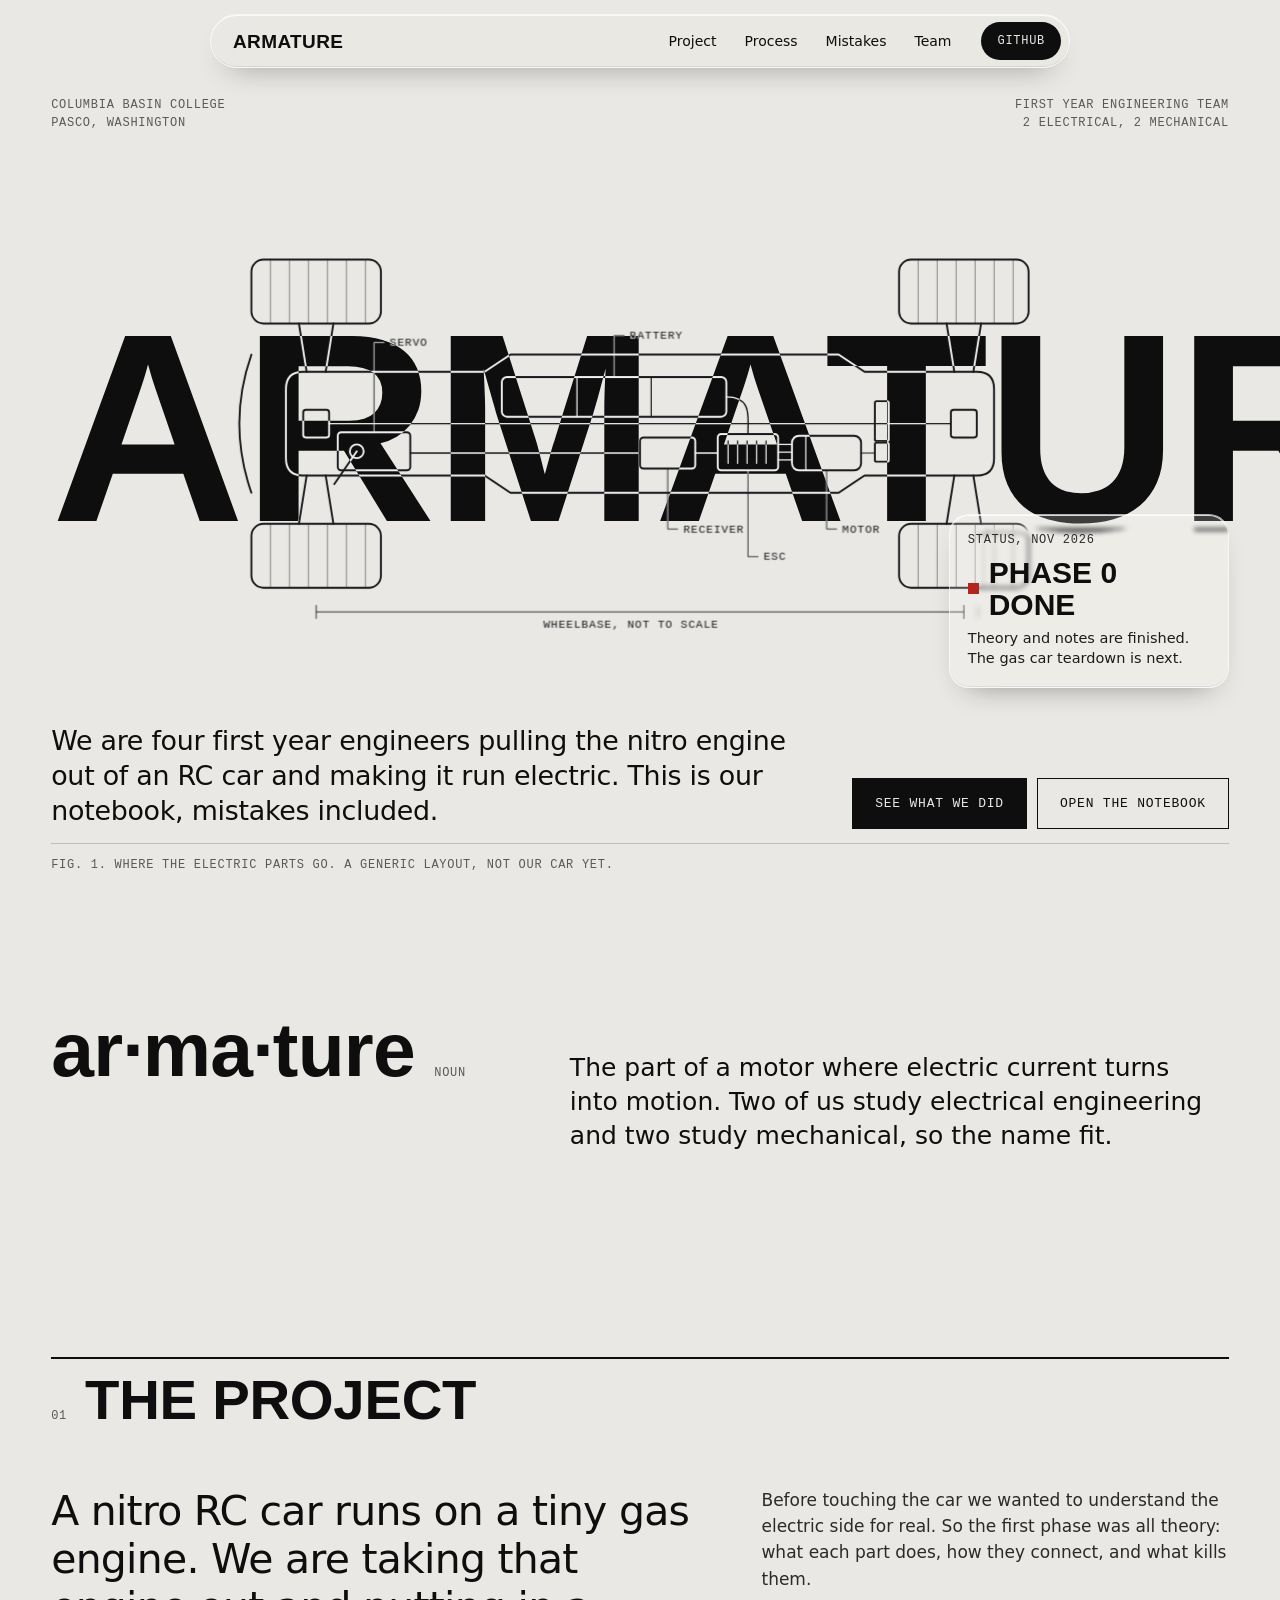
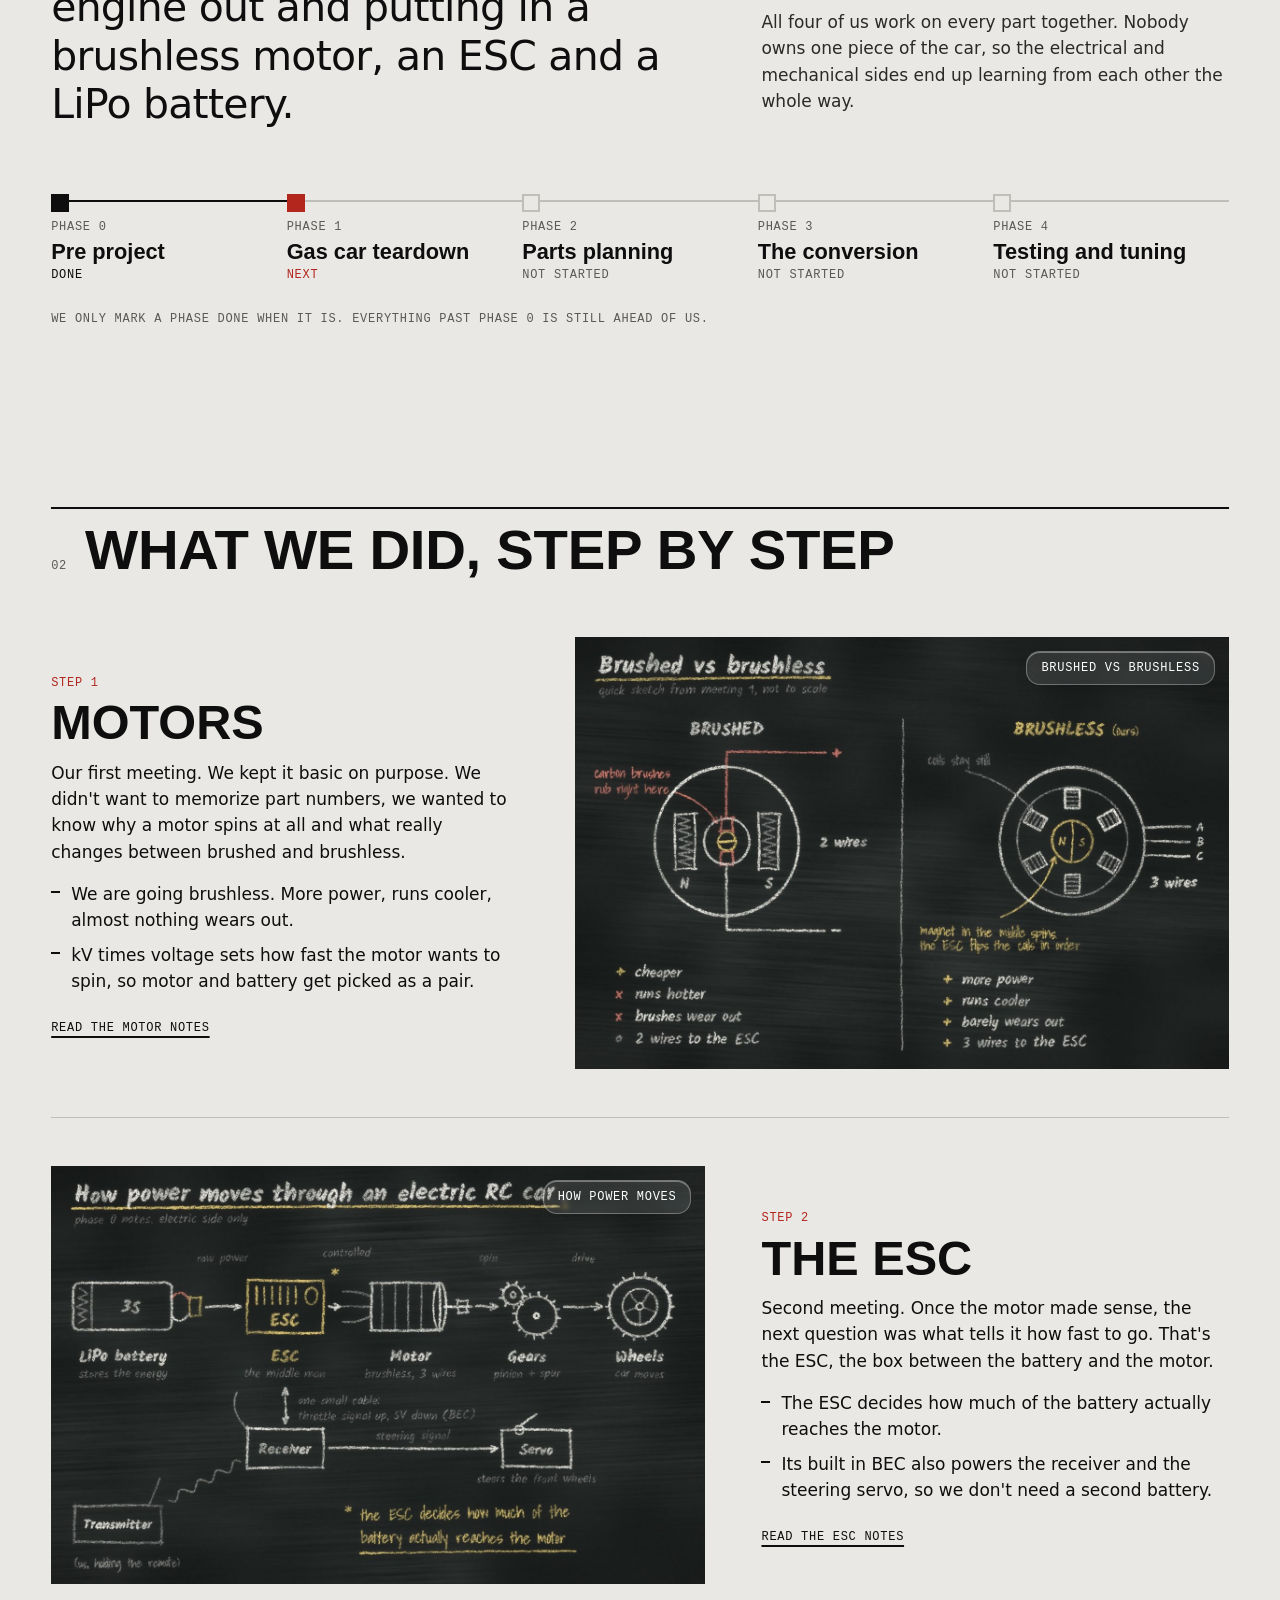
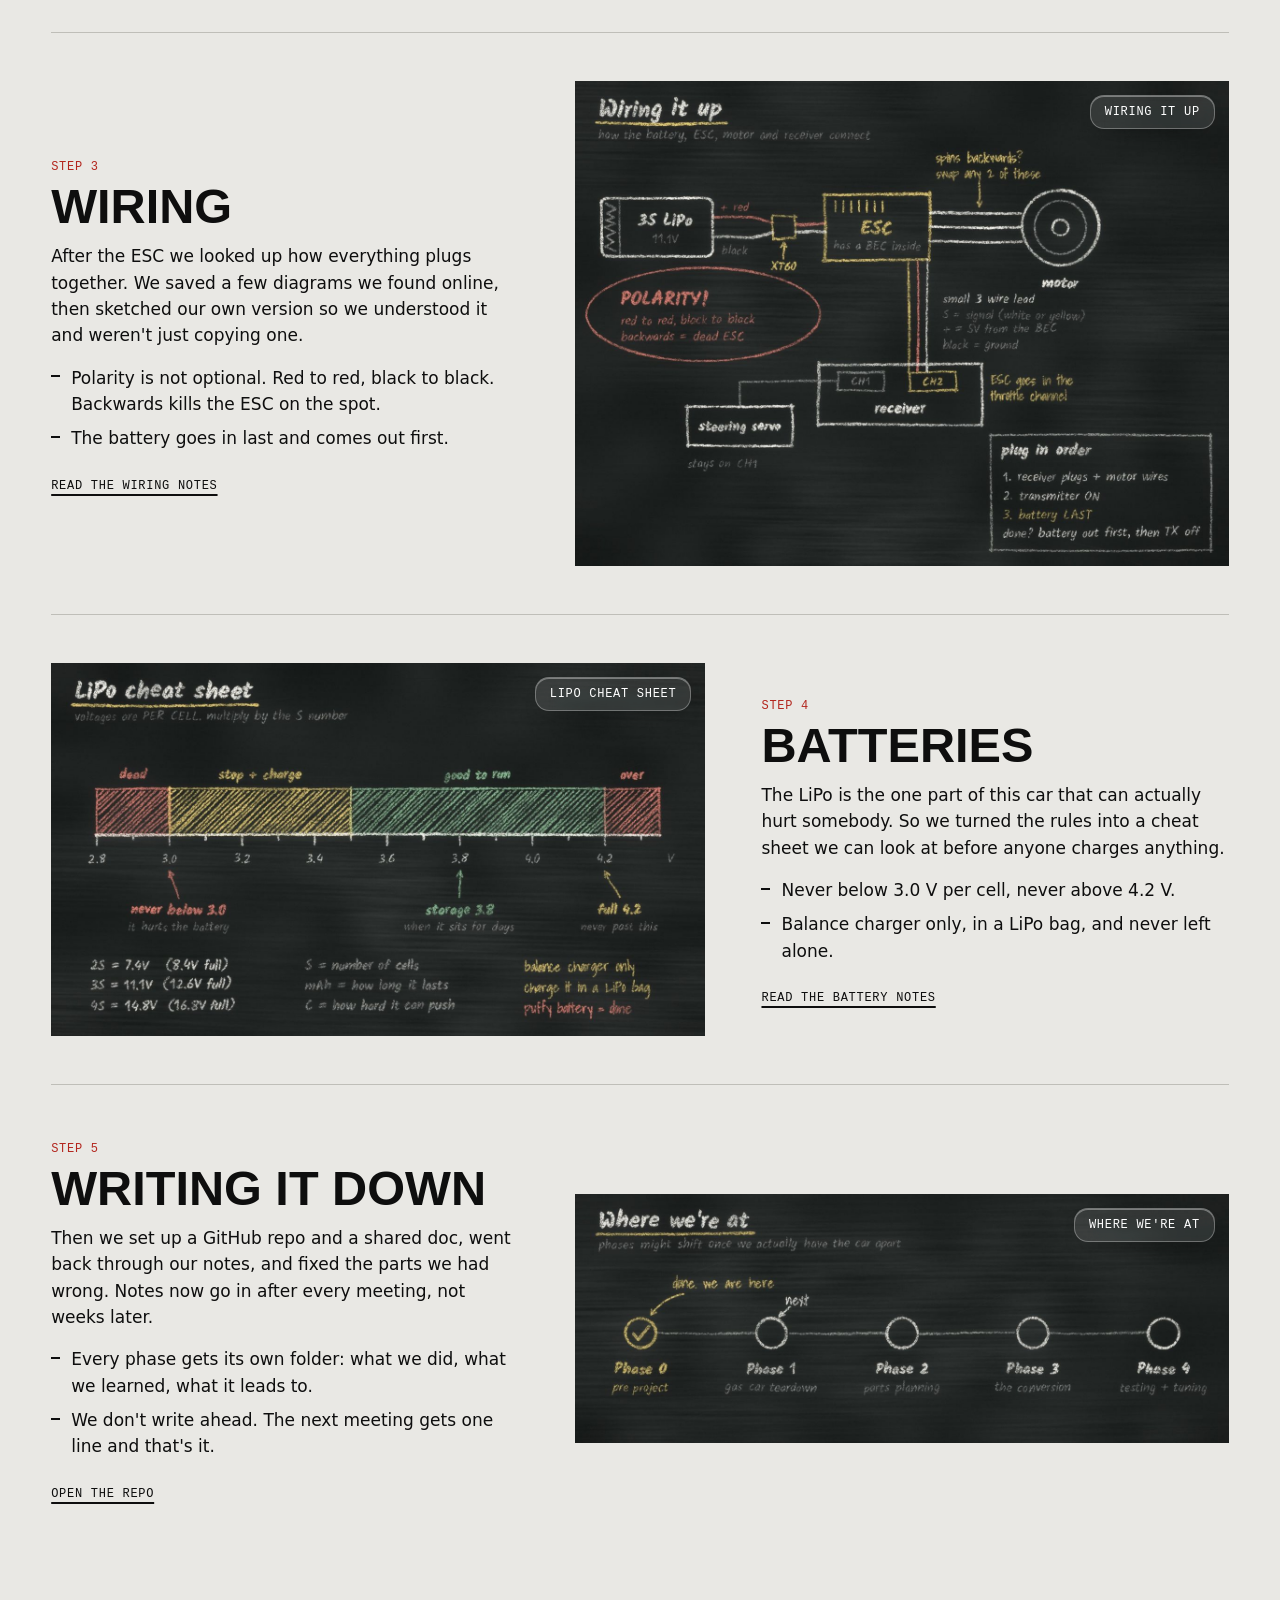
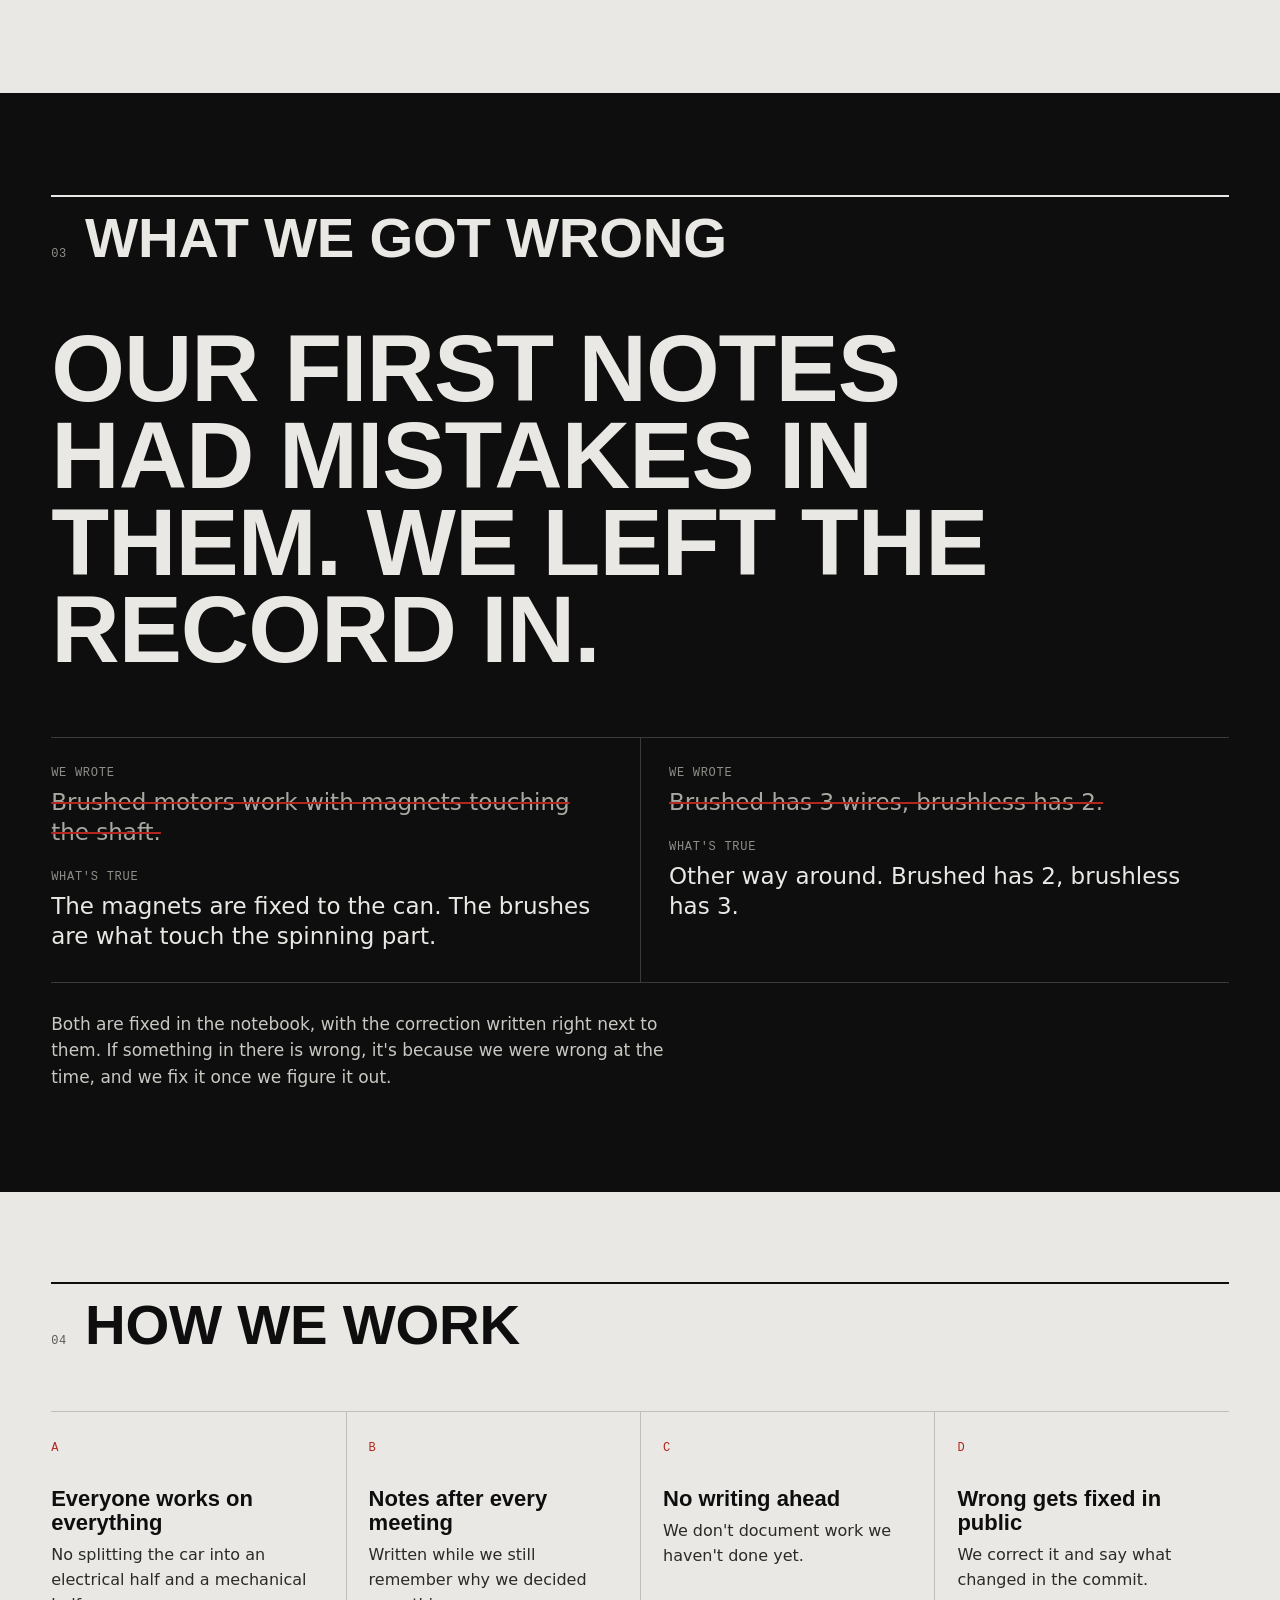
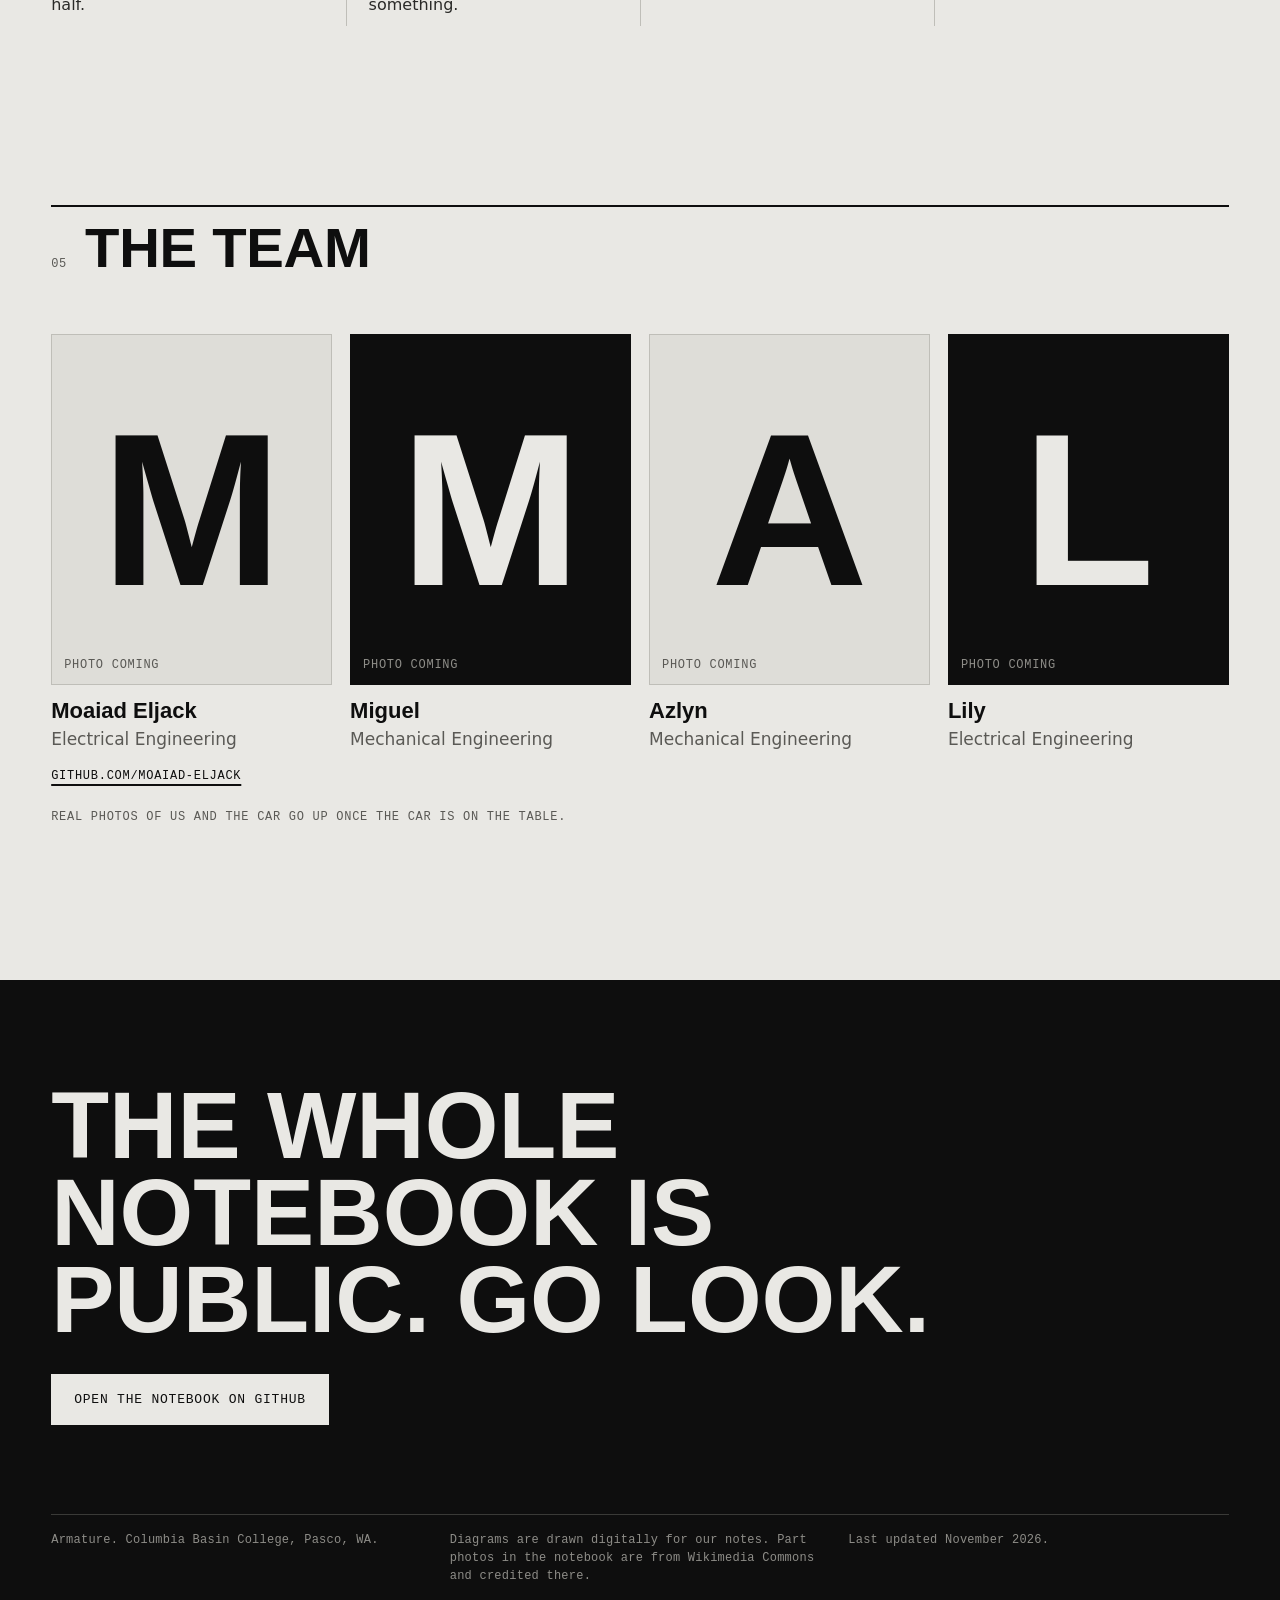
==== portfolio/index.html @ 2acd69ea "Add team portfolio page One page site in portfolio/. Plain HTML, CSS and JS, fonts are self hosted. " ====
<!doctype html>
<html lang="en">
<head>
<meta charset="utf-8">
<meta name="viewport" content="width=device-width, initial-scale=1">
<title>Armature | Four first year engineers converting a gas RC car to electric</title>
<meta name="description" content="Armature is four first year engineering students at Columbia Basin College converting a nitro RC car to electric, and writing down everything we learn, including what we got wrong.">
<meta property="og:type" content="website">
<meta property="og:title" content="Armature: gas RC car to electric">
<meta property="og:description" content="Two electrical, two mechanical, one nitro RC car. Our public engineering notebook.">
<meta property="og:image" content="https://moaiad-eljack.github.io/rc-gas-to-electric/img/og.jpg">
<meta property="og:url" content="https://moaiad-eljack.github.io/rc-gas-to-electric/">
<meta name="twitter:card" content="summary_large_image">
<meta name="theme-color" content="#E9E8E4">
<link rel="icon" href="img/favicon.svg" type="image/svg+xml">
<link rel="preload" href="fonts/archivo.woff2" as="font" type="font/woff2" crossorigin>
<link rel="stylesheet" href="styles.css">
<script>document.documentElement.classList.add('js')</script>
</head>
<body>
<a class="skip" href="#main">Skip to the work</a>

<header class="nav glass" data-glass="12">
  <a class="nav__name" href="#top" aria-label="Armature, back to top">Armature</a>
  <nav aria-label="Sections">
    <a href="#project">Project</a>
    <a href="#process">Process</a>
    <a href="#mistakes">Mistakes</a>
    <a href="#team">Team</a>
  </nav>
  <a class="nav__gh" href="https://github.com/moaiad-eljack/rc-gas-to-electric">GitHub</a>
</header>

<main id="main">

<section class="hero" id="top">
  <div class="hero__meta mono">
    <span>Columbia Basin College<br>Pasco, Washington</span>
    <span class="r">First year engineering team<br>2 electrical, 2 mechanical</span>
  </div>

  <div class="hero__stage">
    <h1 class="word">Armature</h1>

    <svg class="rig" viewBox="0 0 1200 470" role="img" aria-labelledby="rigt">
      <title id="rigt">Line drawing of an electric RC car from above, showing where the battery, ESC, motor, receiver and servo sit</title>
      <g class="draw" fill="none" stroke="#fff" stroke-width="2.2" stroke-linecap="round" stroke-linejoin="round">
        <path pathLength="1" style="--d:0" d="M210 170H420L450 150H830L860 170H990Q1010 170 1010 190V270Q1010 290 990 290H860L830 310H450L420 290H210Q190 290 190 270V190Q190 170 210 170Z"/>
        <rect pathLength="1" style="--d:.15" x="150" y="40" width="150" height="74" rx="14"/>
        <rect pathLength="1" style="--d:.2" x="150" y="346" width="150" height="74" rx="14"/>
        <rect pathLength="1" style="--d:.25" x="900" y="40" width="150" height="74" rx="14"/>
        <rect pathLength="1" style="--d:.3" x="900" y="346" width="150" height="74" rx="14"/>
        <path pathLength="1" style="--d:.35" d="M205 114L214 170M245 114L236 170M205 346L214 290M245 346L236 290M955 114L964 170M995 114L986 170M955 346L964 290M995 346L986 290"/>
        <path pathLength="1" style="--d:.4" d="M150 150Q122 230 150 310"/>
        <path pathLength="1" style="--d:.45" stroke-width="1.6" d="M240 230H960"/>
        <rect pathLength="1" style="--d:.5" x="210" y="214" width="30" height="32" rx="3"/>
        <rect pathLength="1" style="--d:.5" x="960" y="214" width="30" height="32" rx="3"/>
        <rect pathLength="1" style="--d:.55" x="440" y="176" width="260" height="46" rx="6"/>
        <path pathLength="1" style="--d:.6" stroke-width="1.4" d="M527 176V222M613 176V222"/>
        <rect pathLength="1" style="--d:.65" x="250" y="240" width="84" height="44" rx="4"/>
        <circle pathLength="1" style="--d:.7" cx="272" cy="262" r="8"/>
        <path pathLength="1" style="--d:.7" d="M272 262L246 300"/>
        <rect pathLength="1" style="--d:.75" x="600" y="246" width="64" height="36" rx="4"/>
        <rect pathLength="1" style="--d:.8" x="690" y="242" width="70" height="42" rx="4"/>
        <path pathLength="1" style="--d:.85" stroke-width="1.4" d="M702 250V276M713 250V276M724 250V276M735 250V276M746 250V276"/>
        <rect pathLength="1" style="--d:.9" x="776" y="244" width="80" height="40" rx="8"/>
        <path pathLength="1" style="--d:.95" stroke-width="1.4" d="M792 244V284M856 264H872"/>
        <rect pathLength="1" style="--d:1" x="872" y="252" width="16" height="22" rx="2"/>
        <rect pathLength="1" style="--d:1" x="872" y="204" width="16" height="46" rx="2"/>
        <path pathLength="1" style="--d:1.05" stroke-width="1.6" d="M700 199C730 199 725 222 725 242M760 254H776M760 263H776M760 272H776M690 264H664M600 264H334"/>
      </g>
      <g class="tread" stroke="#fff" stroke-width="1" opacity=".55">
        <path d="M172 40V114M194 40V114M216 40V114M238 40V114M260 40V114M282 40V114M172 346V420M194 346V420M216 346V420M238 346V420M260 346V420M282 346V420M922 40V114M944 40V114M966 40V114M988 40V114M1010 40V114M1032 40V114M922 346V420M944 346V420M966 346V420M988 346V420M1010 346V420M1032 346V420"/>
      </g>
      <g class="callouts" stroke="#fff" stroke-width="1" fill="none">
        <path d="M570 176V128H582"/>
        <path d="M292 240V136H304"/>
        <path d="M632 282V352H644"/>
        <path d="M725 284V384H737"/>
        <path d="M816 284V352H828"/>
        <path d="M225 448H975M225 440V456M975 440V456"/>
      </g>
      <g class="labels" fill="#fff" stroke="none">
        <text x="588" y="132">BATTERY</text>
        <text x="310" y="140">SERVO</text>
        <text x="650" y="356">RECEIVER</text>
        <text x="743" y="388">ESC</text>
        <text x="834" y="356">MOTOR</text>
        <text x="488" y="466">WHEELBASE, NOT TO SCALE</text>
      </g>
    </svg>

    <aside class="status glass" data-glass="20" aria-label="Project status">
      <p class="mono status__k">Status, Nov 2026</p>
      <p class="status__v"><span class="dot" aria-hidden="true"></span>Phase 0 done</p>
      <p class="status__s">Theory and notes are finished. The gas car teardown is next.</p>
    </aside>
  </div>

  <div class="hero__foot">
    <p class="lead">We are four first year engineers pulling the nitro engine out of an RC car and making it run electric. This is our notebook, mistakes included.</p>
    <div class="cta">
      <a class="btn" href="#process">See what we did</a>
      <a class="btn btn--line" href="https://github.com/moaiad-eljack/rc-gas-to-electric">Open the notebook</a>
    </div>
  </div>
  <p class="fig mono">Fig. 1. Where the electric parts go. A generic layout, not our car yet.</p>
</section>

<section class="def reveal" aria-label="About the name">
  <p class="def__w"><span class="def__h">ar·ma·ture</span> <span class="mono">noun</span></p>
  <p class="def__t">The part of a motor where electric current turns into motion. Two of us study electrical engineering and two study mechanical, so the name fit.</p>
</section>

<section class="sec" id="project">
  <header class="sec__h reveal">
    <span class="mono num">01</span>
    <h2>The project</h2>
  </header>
  <div class="project">
    <p class="big reveal">A nitro RC car runs on a tiny gas engine. We are taking that engine out and putting in a brushless motor, an ESC and a LiPo battery.</p>
    <div class="project__side reveal">
      <p>Before touching the car we wanted to understand the electric side for real. So the first phase was all theory: what each part does, how they connect, and what kills them.</p>
      <p>All four of us work on every part together. Nobody owns one piece of the car, so the electrical and mechanical sides end up learning from each other the whole way.</p>
    </div>
  </div>

  <ol class="phases reveal" aria-label="Project phases">
    <li class="is-done"><span class="mono">Phase 0</span><strong>Pre project</strong><em>Done</em></li>
    <li class="is-next"><span class="mono">Phase 1</span><strong>Gas car teardown</strong><em>Next</em></li>
    <li><span class="mono">Phase 2</span><strong>Parts planning</strong><em>Not started</em></li>
    <li><span class="mono">Phase 3</span><strong>The conversion</strong><em>Not started</em></li>
    <li><span class="mono">Phase 4</span><strong>Testing and tuning</strong><em>Not started</em></li>
  </ol>
  <p class="note mono reveal">We only mark a phase done when it is. Everything past Phase 0 is still ahead of us.</p>
</section>

<section class="sec" id="process">
  <header class="sec__h reveal">
    <span class="mono num">02</span>
    <h2>What we did, step by step</h2>
  </header>

  <article class="step reveal">
    <div class="step__t">
      <span class="mono step__n">Step 1</span>
      <h3>Motors</h3>
      <p>Our first meeting. We kept it basic on purpose. We didn't want to memorize part numbers, we wanted to know why a motor spins at all and what really changes between brushed and brushless.</p>
      <ul>
        <li>We are going brushless. More power, runs cooler, almost nothing wears out.</li>
        <li>kV times voltage sets how fast the motor wants to spin, so motor and battery get picked as a pair.</li>
      </ul>
      <a class="more" href="https://github.com/moaiad-eljack/rc-gas-to-electric/blob/main/phase-0-pre-project/motors.md">Read the motor notes</a>
    </div>
    <figure class="step__f">
      <img src="img/motors.jpg" width="1400" height="924" loading="lazy" decoding="async" alt="Chalk diagram comparing a brushed motor, with carbon brushes and two wires, to a brushless motor, with fixed coils, a spinning magnet and three wires">
      <figcaption class="glass" data-glass="14">Brushed vs brushless</figcaption>
    </figure>
  </article>

  <article class="step step--flip reveal">
    <div class="step__t">
      <span class="mono step__n">Step 2</span>
      <h3>The ESC</h3>
      <p>Second meeting. Once the motor made sense, the next question was what tells it how fast to go. That's the ESC, the box between the battery and the motor.</p>
      <ul>
        <li>The ESC decides how much of the battery actually reaches the motor.</li>
        <li>Its built in BEC also powers the receiver and the steering servo, so we don't need a second battery.</li>
      </ul>
      <a class="more" href="https://github.com/moaiad-eljack/rc-gas-to-electric/blob/main/phase-0-pre-project/esc.md">Read the ESC notes</a>
    </div>
    <figure class="step__f">
      <img src="img/power.jpg" width="1400" height="896" loading="lazy" decoding="async" alt="Chalk diagram of power moving from the LiPo battery to the ESC, then the motor, gears and wheels, with the receiver and servo underneath">
      <figcaption class="glass" data-glass="14">How power moves</figcaption>
    </figure>
  </article>

  <article class="step reveal">
    <div class="step__t">
      <span class="mono step__n">Step 3</span>
      <h3>Wiring</h3>
      <p>After the ESC we looked up how everything plugs together. We saved a few diagrams we found online, then sketched our own version so we understood it and weren't just copying one.</p>
      <ul>
        <li>Polarity is not optional. Red to red, black to black. Backwards kills the ESC on the spot.</li>
        <li>The battery goes in last and comes out first.</li>
      </ul>
      <a class="more" href="https://github.com/moaiad-eljack/rc-gas-to-electric/blob/main/phase-0-pre-project/wiring.md">Read the wiring notes</a>
    </div>
    <figure class="step__f">
      <img src="img/wiring.jpg" width="1400" height="1036" loading="lazy" decoding="async" alt="Chalk wiring diagram: 3S LiPo through an XT60 plug into the ESC, three wires to the motor, a small lead to the receiver, and the plug in order">
      <figcaption class="glass" data-glass="14">Wiring it up</figcaption>
    </figure>
  </article>

  <article class="step step--flip reveal">
    <div class="step__t">
      <span class="mono step__n">Step 4</span>
      <h3>Batteries</h3>
      <p>The LiPo is the one part of this car that can actually hurt somebody. So we turned the rules into a cheat sheet we can look at before anyone charges anything.</p>
      <ul>
        <li>Never below 3.0 V per cell, never above 4.2 V.</li>
        <li>Balance charger only, in a LiPo bag, and never left alone.</li>
      </ul>
      <a class="more" href="https://github.com/moaiad-eljack/rc-gas-to-electric/blob/main/phase-0-pre-project/lipo-batteries.md">Read the battery notes</a>
    </div>
    <figure class="step__f">
      <img src="img/lipo.jpg" width="1400" height="798" loading="lazy" decoding="async" alt="Chalk cheat sheet of LiPo cell voltage: dead below 3.0 volts, stop and charge up to 3.5, good to run up to 4.2, with storage at 3.8">
      <figcaption class="glass" data-glass="14">LiPo cheat sheet</figcaption>
    </figure>
  </article>

  <article class="step reveal">
    <div class="step__t">
      <span class="mono step__n">Step 5</span>
      <h3>Writing it down</h3>
      <p>Then we set up a GitHub repo and a shared doc, went back through our notes, and fixed the parts we had wrong. Notes now go in after every meeting, not weeks later.</p>
      <ul>
        <li>Every phase gets its own folder: what we did, what we learned, what it leads to.</li>
        <li>We don't write ahead. The next meeting gets one line and that's it.</li>
      </ul>
      <a class="more" href="https://github.com/moaiad-eljack/rc-gas-to-electric">Open the repo</a>
    </div>
    <figure class="step__f">
      <img src="img/roadmap.jpg" width="1400" height="532" loading="lazy" decoding="async" alt="Chalk roadmap with five phases. Phase 0, pre project, is checked off. Phase 1, gas car teardown, is marked next">
      <figcaption class="glass" data-glass="14">Where we're at</figcaption>
    </figure>
  </article>
</section>

<section class="band" id="mistakes">
  <div class="band__in">
    <header class="sec__h reveal">
      <span class="mono num">03</span>
      <h2>What we got wrong</h2>
    </header>
    <p class="band__big reveal">Our first notes had mistakes in them. We left the record in.</p>
    <div class="errs">
      <article class="err reveal">
        <p class="mono">We wrote</p>
        <p class="err__x">Brushed motors work with magnets touching the shaft.</p>
        <p class="mono">What's true</p>
        <p class="err__o">The magnets are fixed to the can. The brushes are what touch the spinning part.</p>
      </article>
      <article class="err reveal">
        <p class="mono">We wrote</p>
        <p class="err__x">Brushed has 3 wires, brushless has 2.</p>
        <p class="mono">What's true</p>
        <p class="err__o">Other way around. Brushed has 2, brushless has 3.</p>
      </article>
    </div>
    <p class="band__s reveal">Both are fixed in the notebook, with the correction written right next to them. If something in there is wrong, it's because we were wrong at the time, and we fix it once we figure it out.</p>
  </div>
</section>

<section class="sec" id="how">
  <header class="sec__h reveal">
    <span class="mono num">04</span>
    <h2>How we work</h2>
  </header>
  <ol class="rules">
    <li class="reveal"><span class="mono">A</span><h3>Everyone works on everything</h3><p>No splitting the car into an electrical half and a mechanical half.</p></li>
    <li class="reveal"><span class="mono">B</span><h3>Notes after every meeting</h3><p>Written while we still remember why we decided something.</p></li>
    <li class="reveal"><span class="mono">C</span><h3>No writing ahead</h3><p>We don't document work we haven't done yet.</p></li>
    <li class="reveal"><span class="mono">D</span><h3>Wrong gets fixed in public</h3><p>We correct it and say what changed in the commit.</p></li>
  </ol>
</section>

<section class="sec" id="team">
  <header class="sec__h reveal">
    <span class="mono num">05</span>
    <h2>The team</h2>
  </header>
  <ul class="team">
    <li class="reveal">
      <div class="tile" aria-hidden="true"><span>M</span><em class="mono">Photo coming</em></div>
      <h3>Moaiad Eljack</h3>
      <p>Electrical Engineering</p>
      <a class="more" href="https://github.com/moaiad-eljack">github.com/moaiad-eljack</a>
    </li>
    <li class="reveal">
      <div class="tile tile--ink" aria-hidden="true"><span>M</span><em class="mono">Photo coming</em></div>
      <h3>Miguel</h3>
      <p>Mechanical Engineering</p>
    </li>
    <li class="reveal">
      <div class="tile" aria-hidden="true"><span>A</span><em class="mono">Photo coming</em></div>
      <h3>Azlyn</h3>
      <p>Mechanical Engineering</p>
    </li>
    <li class="reveal">
      <div class="tile tile--ink" aria-hidden="true"><span>L</span><em class="mono">Photo coming</em></div>
      <h3>Lily</h3>
      <p>Electrical Engineering</p>
    </li>
  </ul>
  <p class="note mono reveal">Real photos of us and the car go up once the car is on the table.</p>
</section>

</main>

<footer class="foot">
  <p class="foot__big">The whole notebook is public. Go look.</p>
  <a class="btn btn--inv" href="https://github.com/moaiad-eljack/rc-gas-to-electric">Open the notebook on GitHub</a>
  <div class="foot__meta mono">
    <span>Armature. Columbia Basin College, Pasco, WA.</span>
    <span>Diagrams are drawn digitally for our notes. Part photos in the notebook are from Wikimedia Commons and credited there.</span>
    <span>Last updated November 2026.</span>
  </div>
</footer>

<svg class="defs" width="0" height="0" aria-hidden="true"><defs id="glass-defs"></defs></svg>
<script src="main.js" defer></script>
</body>
</html>
---- portfolio/styles.css ----
@font-face{font-family:"Archivo";src:url("fonts/archivo.woff2") format("woff2");font-weight:100 900;font-stretch:62% 125%;font-display:swap}
@font-face{font-family:"Plex Sans";src:url("fonts/plex-sans-400.woff2") format("woff2");font-weight:400;font-display:swap}
@font-face{font-family:"Plex Sans";src:url("fonts/plex-sans-500.woff2") format("woff2");font-weight:500;font-display:swap}
@font-face{font-family:"Plex Sans";src:url("fonts/plex-sans-600.woff2") format("woff2");font-weight:600;font-display:swap}
@font-face{font-family:"Plex Mono";src:url("fonts/plex-mono-400.woff2") format("woff2");font-weight:400;font-display:swap}
@font-face{font-family:"Plex Mono";src:url("fonts/plex-mono-500.woff2") format("woff2");font-weight:500;font-display:swap}

:root{
  --paper:#E9E8E4; --paper2:#DEDDD8; --ink:#0E0E0E; --mute:#5A5955; --line:#BFBEB8; --red:#B3261E;
  --pad:clamp(18px,4vw,56px); --max:1320px;
  --ease:cubic-bezier(.22,.7,.2,1);
  --disp:"Archivo","Arial Narrow",Arial,sans-serif;
  --body:"Plex Sans",system-ui,-apple-system,"Segoe UI",sans-serif;
  --mono:"Plex Mono",ui-monospace,Menlo,Consolas,monospace;
}
*{box-sizing:border-box}
html{scroll-behavior:smooth;scroll-padding-top:90px;-webkit-text-size-adjust:100%}
body{margin:0;background:var(--paper);color:var(--ink);font:400 17px/1.55 var(--body);-webkit-font-smoothing:antialiased;overflow-x:hidden}
img,svg{display:block;max-width:100%}
a{color:inherit}
h1,h2,h3,p,ul,ol{margin:0;padding:0}
ul,ol{list-style:none}
:focus-visible{outline:3px solid var(--red);outline-offset:3px}
.mono{font:500 12px/1.5 var(--mono);letter-spacing:.06em;text-transform:uppercase}
.skip{position:fixed;left:12px;top:-60px;z-index:100;background:var(--ink);color:var(--paper);padding:10px 14px;transition:top .2s}
.skip:focus{top:12px}
.defs{position:absolute}

/* glass: soft material, used only where something sits behind it */
.glass{
  background:rgba(255,255,255,.34);
  -webkit-backdrop-filter:blur(14px) saturate(1.5);
  backdrop-filter:blur(14px) saturate(1.5);
  border:1px solid rgba(255,255,255,.6);
  box-shadow:inset 0 1px 0 rgba(255,255,255,.8),inset 0 -1px 0 rgba(0,0,0,.08),0 14px 30px -18px rgba(0,0,0,.45);
}

/* nav */
.nav{background:rgba(233,232,228,.62);color:var(--ink);transition:background .35s ease,color .35s ease,border-color .35s ease;position:fixed;z-index:50;top:14px;left:50%;transform:translateX(-50%);width:min(calc(100% - 28px),860px);height:54px;border-radius:27px;display:flex;align-items:center;gap:18px;padding:0 8px 0 22px}
.nav__name{font:800 19px/1 var(--disp);font-stretch:75%;letter-spacing:.02em;text-transform:uppercase;text-decoration:none;margin-right:auto}
.nav nav{display:flex;gap:4px}
.nav nav a{font:500 14px/1 var(--body);text-decoration:none;padding:10px 12px;border-radius:20px;transition:background .2s}
.nav nav a:hover{background:rgba(14,14,14,.08)}
.nav__gh{font:500 12px/1 var(--mono);letter-spacing:.06em;text-transform:uppercase;text-decoration:none;background:var(--ink);color:var(--paper);padding:13px 16px;border-radius:19px;transition:background .2s}
.nav__gh:hover{background:var(--red)}

.nav.is-dark{background:rgba(24,24,24,.42);color:var(--paper);border-color:rgba(255,255,255,.22);box-shadow:inset 0 1px 0 rgba(255,255,255,.25),0 14px 30px -18px rgba(0,0,0,.7)}
.nav.is-dark nav a:hover{background:rgba(255,255,255,.14)}
.nav.is-dark .nav__gh{background:var(--paper);color:var(--ink)}
.nav.is-dark .nav__gh:hover{background:var(--red);color:#fff}

/* hero */
.hero{position:relative;min-height:100svh;padding:96px var(--pad) 26px;display:grid;grid-template-columns:minmax(0,1fr);grid-template-rows:auto 1fr auto auto;gap:14px;overflow:hidden}
.hero__meta{display:flex;justify-content:space-between;color:var(--mute)}
.hero__meta .r{text-align:right}
.hero__stage{position:relative;display:grid;place-items:center;min-height:38vw}
.word{font:900 21vw/.8 var(--disp);font-stretch:62%;letter-spacing:-.012em;text-transform:uppercase;white-space:nowrap;user-select:none;will-change:transform}
.rig{position:absolute;left:50%;top:50%;width:min(88%,1200px);transform:translate(-50%,-50%);mix-blend-mode:difference;overflow:visible}
.rig .labels text{font:500 13px var(--mono);letter-spacing:.08em}
.js .rig .draw>*{stroke-dasharray:1;stroke-dashoffset:1;animation:draw 1.5s var(--ease) forwards;animation-delay:calc(var(--d)*.9s + .15s)}
.js .rig .tread,.js .rig .callouts,.js .rig .labels{opacity:0;animation:fade .8s ease forwards 1.5s}
.js .rig .tread{animation-name:fadeh}
@keyframes draw{to{stroke-dashoffset:0}}
@keyframes fade{to{opacity:1}}
@keyframes fadeh{to{opacity:.55}}

.status{position:absolute;right:0;bottom:4%;width:min(280px,72vw);padding:16px 18px 18px;border-radius:20px}
.status__k{color:#2b2b29}
.status__v{font:800 30px/1.05 var(--disp);font-stretch:75%;text-transform:uppercase;margin:8px 0 8px;display:flex;align-items:center;gap:10px}
.dot{width:11px;height:11px;background:var(--red);display:inline-block}
.status__s{font-size:14.5px;line-height:1.4;color:#1c1c1a}

.hero__foot{display:grid;grid-template-columns:minmax(0,1fr) auto;gap:28px;align-items:end}
.lead{font:500 clamp(19px,2.1vw,27px)/1.3 var(--body);max-width:30em;letter-spacing:-.01em}
.cta{display:flex;gap:10px;flex-wrap:wrap}
.btn{display:inline-block;font:500 13px/1 var(--mono);letter-spacing:.06em;text-transform:uppercase;text-decoration:none;background:var(--ink);color:var(--paper);padding:18px 22px;border:1.5px solid var(--ink);transition:background .2s,color .2s,transform .2s var(--ease)}
.btn:hover{background:var(--red);border-color:var(--red);transform:translateY(-2px)}
.btn--line{background:transparent;color:var(--ink)}
.btn--line:hover{background:var(--ink);border-color:var(--ink);color:var(--paper)}
.btn--inv{background:var(--paper);color:var(--ink);border-color:var(--paper)}
.btn--inv:hover{background:var(--red);border-color:var(--red);color:#fff}
.fig{color:var(--mute);border-top:1px solid var(--line);padding-top:12px}

/* definition */
.def{max-width:var(--max);margin:0 auto;padding:clamp(56px,9vw,120px) var(--pad);display:grid;grid-template-columns:minmax(0,5fr) minmax(0,7fr);gap:24px 48px;align-items:baseline}
.def__h{font:800 clamp(38px,6vw,84px)/.9 var(--disp);font-stretch:70%;letter-spacing:-.01em;margin-right:14px}
.def__w .mono{color:var(--mute)}
.def__t{font-size:clamp(19px,2vw,25px);line-height:1.35;max-width:26em}

/* sections */
.sec{max-width:var(--max);margin:0 auto;padding:clamp(48px,7vw,96px) var(--pad)}
.sec__h{display:flex;align-items:baseline;gap:18px;border-top:2px solid currentColor;padding-top:14px;margin-bottom:clamp(28px,5vw,60px)}
.sec__h h2{font:800 clamp(30px,4.4vw,60px)/.95 var(--disp);font-stretch:68%;text-transform:uppercase;letter-spacing:-.005em}
.num{color:var(--mute)}
.project{display:grid;grid-template-columns:minmax(0,7fr) minmax(0,5fr);gap:28px 56px}
.big{font:500 clamp(24px,3.2vw,42px)/1.18 var(--body);letter-spacing:-.018em}
.project__side p+p{margin-top:1em}
.project__side{color:#2a2a28}

.phases{display:grid;grid-template-columns:repeat(5,minmax(0,1fr));margin-top:clamp(36px,6vw,72px);position:relative;border-top:2px solid var(--line)}
.phases::before{content:"";position:absolute;left:0;top:-2px;height:2px;width:20%;background:var(--ink);transform-origin:left;transition:transform 1.1s var(--ease) .2s}
.js .phases:not(.in)::before{transform:scaleX(0)}
.phases li{padding:16px 14px 6px 0;position:relative;display:grid;gap:4px}
.phases li::before{content:"";position:absolute;left:0;top:-8px;width:14px;height:14px;background:var(--paper);border:2px solid var(--line)}
.phases .is-done::before{background:var(--ink);border-color:var(--ink)}
.phases .is-next::before{background:var(--red);border-color:var(--red)}
.phases span{color:var(--mute)}
.phases strong{font:700 clamp(17px,1.7vw,22px)/1.1 var(--disp);font-stretch:80%}
.phases em{font:500 12px var(--mono);font-style:normal;letter-spacing:.06em;text-transform:uppercase;color:var(--mute)}
.phases .is-done em{color:var(--ink)}
.phases .is-next em{color:var(--red)}
.note{color:var(--mute);margin-top:22px}

/* steps */
.step{display:grid;grid-template-columns:minmax(0,5fr) minmax(0,7fr);gap:24px 56px;align-items:center;padding:clamp(22px,4vw,48px) 0;border-top:1px solid var(--line)}
.step:first-of-type{border-top:0;padding-top:0}
.step--flip{grid-template-columns:minmax(0,7fr) minmax(0,5fr)}
.step--flip .step__t{order:2}
.step__n{color:var(--red)}
.step h3{font:800 clamp(30px,3.8vw,52px)/.95 var(--disp);font-stretch:68%;text-transform:uppercase;margin:6px 0 14px}
.step p{max-width:32em}
.step ul{margin:16px 0 18px;display:grid;gap:8px}
.step li{position:relative;padding-left:20px;font-weight:500}
.step li::before{content:"";position:absolute;left:0;top:.62em;width:9px;height:2px;background:var(--ink)}
.more{font:500 12px var(--mono);letter-spacing:.06em;text-transform:uppercase;text-underline-offset:5px;text-decoration-thickness:1.5px;transition:color .2s}
.more:hover{color:var(--red)}
.step__f{position:relative;margin:0;background:#1f2322;overflow:hidden}
.step__f img{width:100%;height:auto;transition:transform .9s var(--ease)}
.step__f:hover img{transform:scale(1.025)}
.step__f figcaption{position:absolute;right:14px;top:14px;padding:9px 14px;border-radius:14px;font:500 12px var(--mono);letter-spacing:.06em;text-transform:uppercase;color:#fff;background:rgba(255,255,255,.14);border-color:rgba(255,255,255,.3);box-shadow:inset 0 1px 0 rgba(255,255,255,.35),0 10px 22px -14px rgba(0,0,0,.8)}

/* black band */
.band{background:var(--ink);color:var(--paper);margin-top:clamp(24px,4vw,56px)}
.band__in{max-width:var(--max);margin:0 auto;padding:clamp(56px,8vw,110px) var(--pad)}
.band .num{color:#8e8d88}
.band__big{font:800 clamp(40px,7.4vw,112px)/.92 var(--disp);font-stretch:64%;text-transform:uppercase;letter-spacing:-.01em;max-width:11em}
.errs{display:grid;grid-template-columns:repeat(2,minmax(0,1fr));gap:0;margin:clamp(32px,5vw,64px) 0 28px;border-top:1px solid #3a3a37}
.err{padding:26px 28px 30px 0;border-bottom:1px solid #3a3a37}
.err+.err{padding-left:28px;border-left:1px solid #3a3a37}
.err .mono{color:#8e8d88}
.err__x{font-size:clamp(18px,1.9vw,23px);line-height:1.3;margin:6px 0 20px;color:#a9a8a2;text-decoration:line-through;text-decoration-color:var(--red);text-decoration-thickness:2px}
.err__o{font-size:clamp(18px,1.9vw,23px);line-height:1.3;margin-top:6px;font-weight:500}
.band__s{max-width:38em;color:#c9c8c2}

/* rules */
.rules{display:grid;grid-template-columns:repeat(4,minmax(0,1fr));border-top:1px solid var(--line)}
.rules li{padding:20px 22px 8px 0}
.rules li+li{padding-left:22px;border-left:1px solid var(--line)}
.rules span{color:var(--red)}
.rules h3{font:700 22px/1.1 var(--disp);font-stretch:80%;margin:28px 0 8px}
.rules p{color:#2a2a28;font-size:16px}

/* team */
.team{display:grid;grid-template-columns:repeat(4,minmax(0,1fr));gap:18px}
.tile{aspect-ratio:4/5;background:var(--paper2);border:1px solid var(--line);position:relative;overflow:hidden;display:grid;place-items:center;margin-bottom:14px}
.tile span{font:900 clamp(120px,17vw,250px)/.8 var(--disp);font-stretch:62%;transition:transform .7s var(--ease)}
.team li:hover .tile span{transform:translateY(-6px) scale(1.03)}
.tile em{position:absolute;left:12px;bottom:10px;font-style:normal;color:var(--mute)}
.tile--ink{background:var(--ink);color:var(--paper);border-color:var(--ink)}
.tile--ink em{color:#8e8d88}
.team h3{font:700 22px/1.1 var(--disp);font-stretch:80%}
.team p{color:var(--mute);margin:2px 0 8px}

/* footer */
.foot{background:var(--ink);color:var(--paper);padding:clamp(56px,8vw,110px) max(var(--pad),calc((100% - var(--max))/2 + var(--pad))) 28px;margin-top:clamp(32px,5vw,72px)}
.foot__big{font:800 clamp(40px,7.4vw,112px)/.92 var(--disp);font-stretch:64%;text-transform:uppercase;max-width:10em;margin-bottom:30px}
.foot__meta{display:grid;grid-template-columns:repeat(3,minmax(0,1fr));gap:18px;margin-top:clamp(48px,7vw,90px);padding-top:16px;border-top:1px solid #3a3a37;color:#8e8d88;text-transform:none;letter-spacing:.02em}

/* reveal */
.js .reveal{opacity:0;transform:translateY(16px);transition:opacity .8s var(--ease),transform .8s var(--ease)}
.js .reveal.in{opacity:1;transform:none}

/* chromium: real refraction */
.lg .glass[data-lg]{background:rgba(255,255,255,.2)}
.lg .nav.glass[data-lg]{background:rgba(233,232,228,.55)}
.lg .nav.glass.is-dark[data-lg]{background:rgba(24,24,24,.36)}
.lg .step__f figcaption[data-lg]{background:rgba(255,255,255,.1)}

@media (max-width:900px){
  .nav nav a{padding:10px 8px;font-size:13px}
  .hero__foot{grid-template-columns:1fr}
  .def,.project,.step,.step--flip{grid-template-columns:1fr}
  .step--flip .step__t{order:0}
  .phases{grid-template-columns:1fr;border-top:0;border-left:2px solid var(--line);margin-left:6px}
  .phases::before{display:none}
  .phases li{padding:0 0 22px 22px;grid-template-columns:auto 1fr auto;align-items:baseline;gap:10px}
  .phases li::before{left:-8px;top:4px}
  .rules{grid-template-columns:repeat(2,minmax(0,1fr))}
  .rules li:nth-child(3){padding-left:0;border-left:0}
  .rules li:nth-child(n+3){border-top:1px solid var(--line)}
  .team{grid-template-columns:repeat(2,minmax(0,1fr))}
  .errs{grid-template-columns:1fr}
  .err+.err{padding-left:0;border-left:0}
  .foot__meta{grid-template-columns:1fr}
}
@media (max-width:640px){
  body{font-size:16px}
  .nav{gap:8px;padding-left:16px}
  .nav nav a:nth-child(n+3){display:none}
  .hero{min-height:0;padding-top:88px}
  .hero__stage{min-height:0;padding:6vw 0 0;display:block}
  .word{font-size:21.4vw;text-align:center}
  .rig{position:relative;left:0;top:0;transform:none;width:100%;margin-top:-13vw}
  .rig .labels,.rig .callouts{display:none}
  .status{position:relative;right:auto;bottom:auto;margin:-30px 0 0 auto}
  .step__f figcaption{display:none}
  .btn{padding:16px 18px}
  .phases li{grid-template-columns:1fr;gap:2px}
}
@media (prefers-reduced-motion:reduce){
  html{scroll-behavior:auto}
  *,*::before,*::after{animation:none!important;transition:none!important}
  .js .reveal{opacity:1;transform:none}
  .js .rig .draw>*{stroke-dashoffset:0}
  .js .rig .tread{opacity:.55}.js .rig .callouts,.js .rig .labels{opacity:1}
  .js .phases:not(.in)::before{transform:none}
}
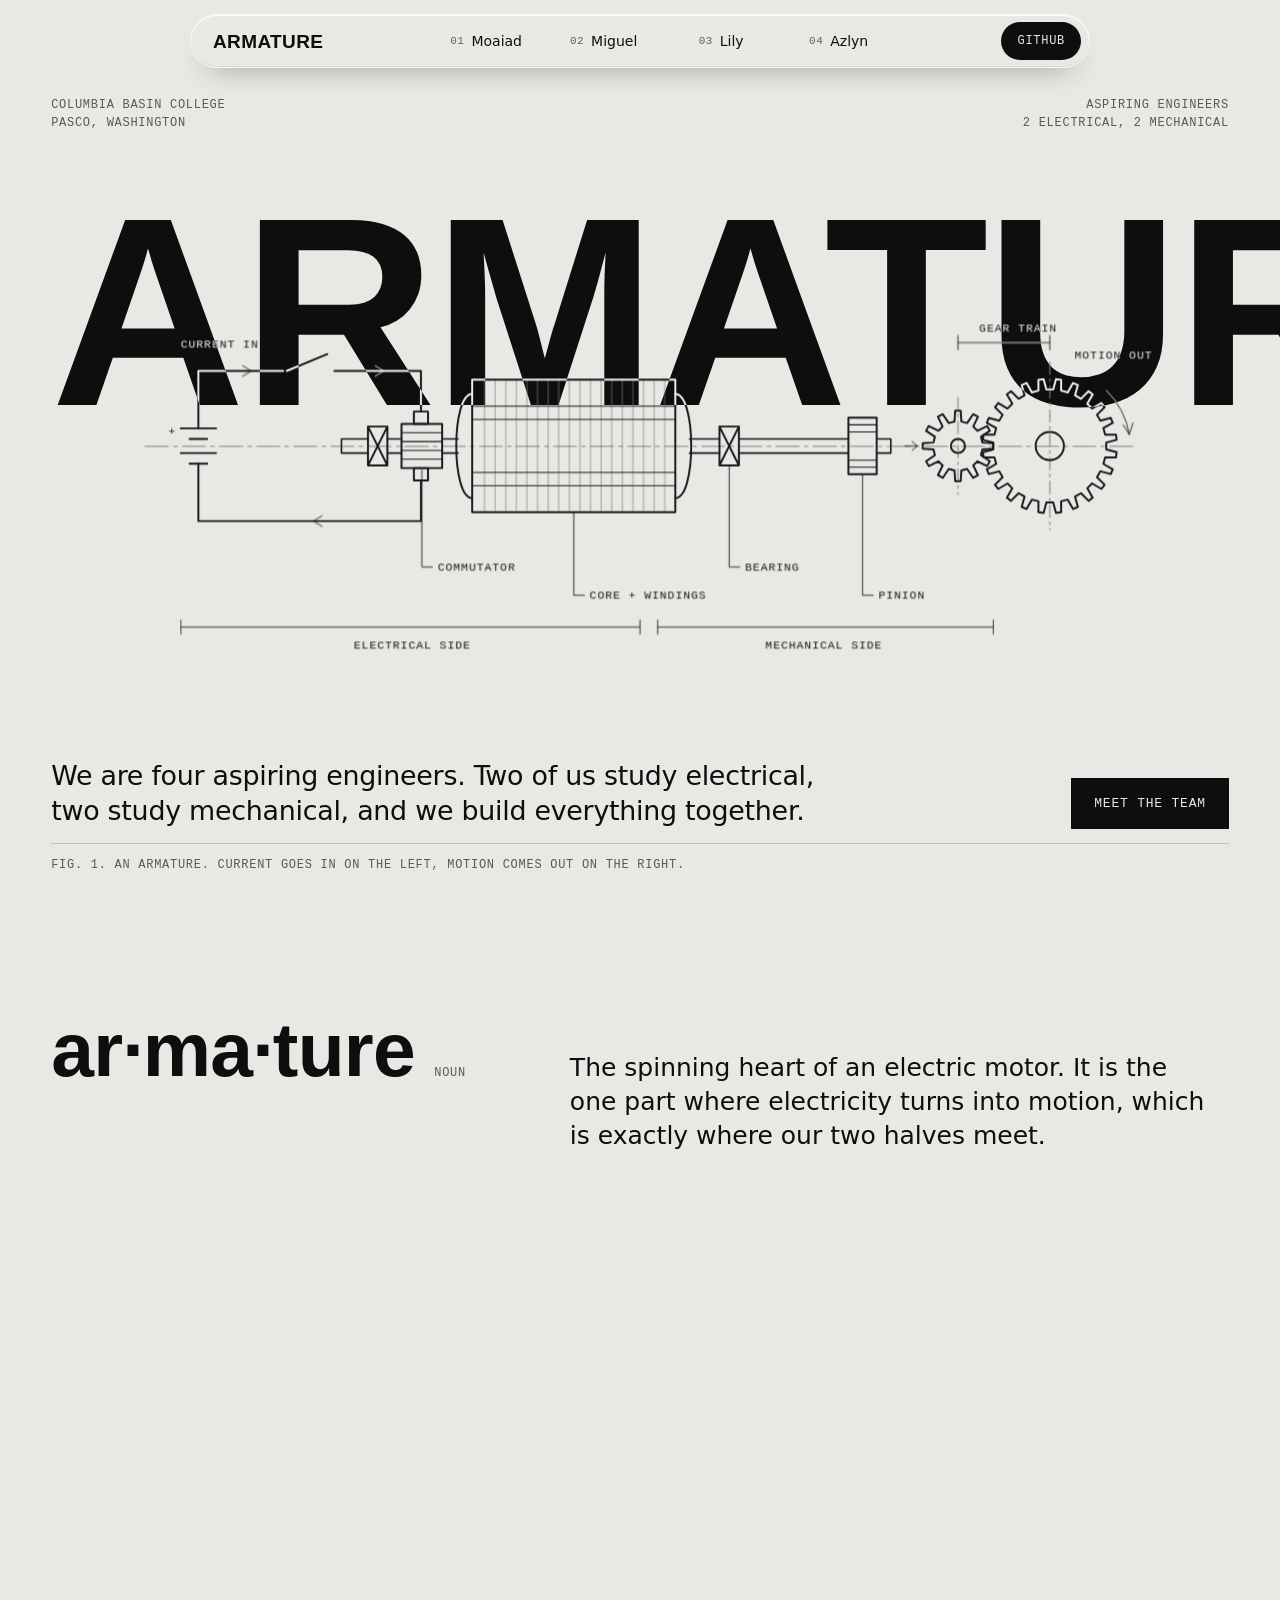
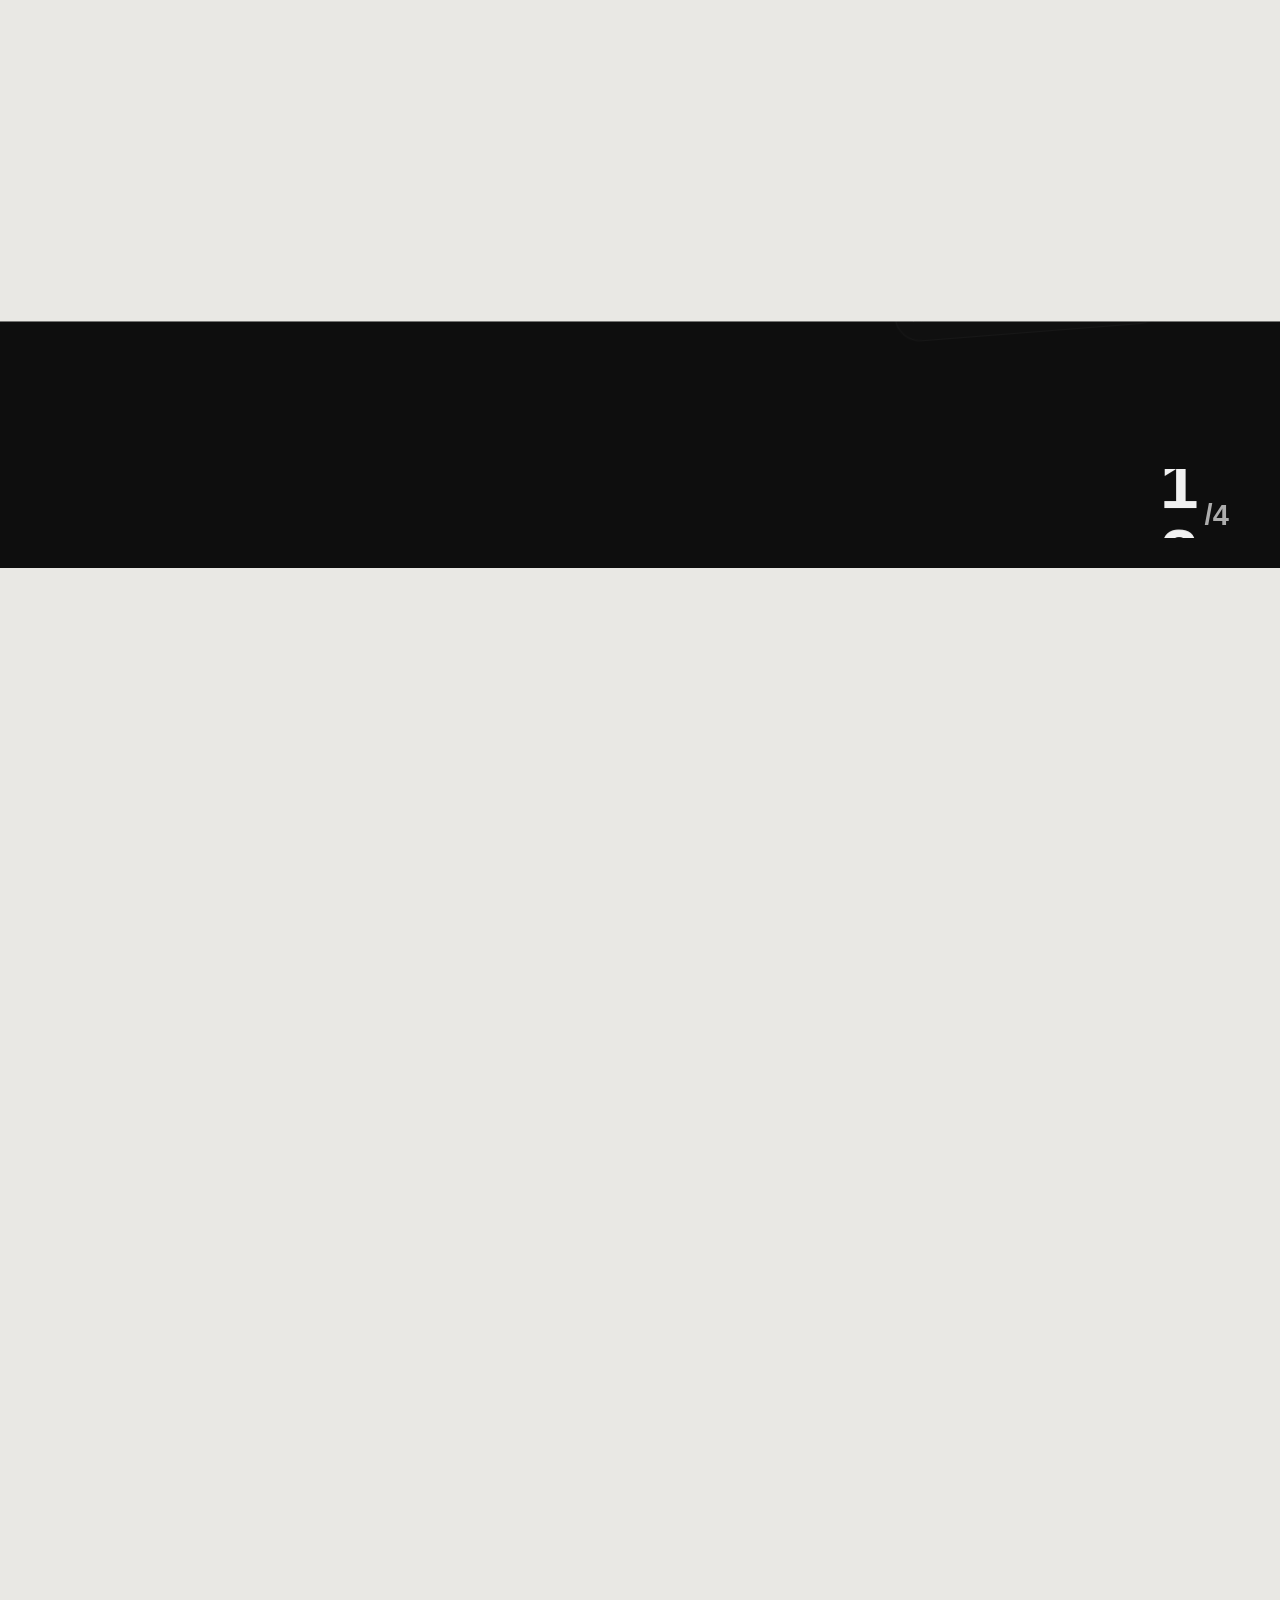
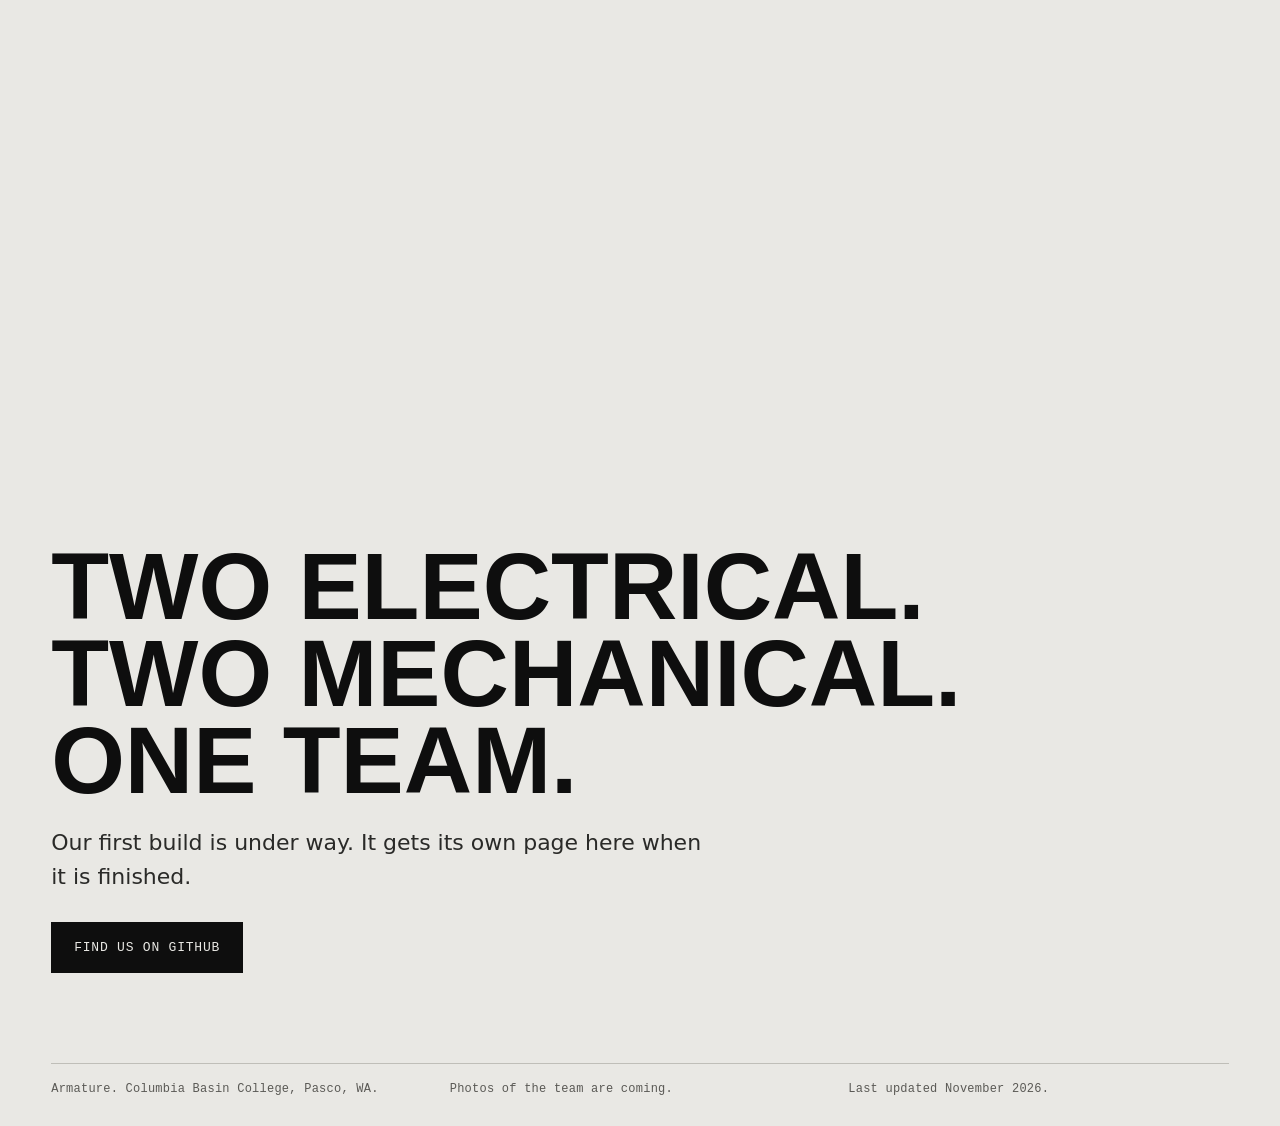
==== commit 81ea03ee: "Portfolio is now a team intro Home page introduces the four of us and nothing else for now. Scroll t" ====
--- a/portfolio/index.html
+++ b/portfolio/index.html
@@ -3,11 +3,11 @@
 <head>
 <meta charset="utf-8">
 <meta name="viewport" content="width=device-width, initial-scale=1">
-<title>Armature | Four first year engineers converting a gas RC car to electric</title>
-<meta name="description" content="Armature is four first year engineering students at Columbia Basin College converting a nitro RC car to electric, and writing down everything we learn, including what we got wrong.">
+<title>Armature | Four aspiring engineers at Columbia Basin College</title>
+<meta name="description" content="Armature is a team of four aspiring engineers at Columbia Basin College in Pasco, Washington. Two of us study electrical engineering and two study mechanical.">
 <meta property="og:type" content="website">
-<meta property="og:title" content="Armature: gas RC car to electric">
-<meta property="og:description" content="Two electrical, two mechanical, one nitro RC car. Our public engineering notebook.">
+<meta property="og:title" content="Armature: four aspiring engineers">
+<meta property="og:description" content="Two electrical, two mechanical. Columbia Basin College, Pasco, WA.">
 <meta property="og:image" content="https://moaiad-eljack.github.io/rc-gas-to-electric/img/og.jpg">
 <meta property="og:url" content="https://moaiad-eljack.github.io/rc-gas-to-electric/">
 <meta name="twitter:card" content="summary_large_image">
@@ -18,15 +18,12 @@
 <script>document.documentElement.classList.add('js')</script>
 </head>
 <body>
-<a class="skip" href="#main">Skip to the work</a>
+<a class="skip" href="#team">Skip to the team</a>
 
 <header class="nav glass" data-glass="12">
   <a class="nav__name" href="#top" aria-label="Armature, back to top">Armature</a>
-  <nav aria-label="Sections">
-    <a href="#project">Project</a>
-    <a href="#process">Process</a>
-    <a href="#mistakes">Mistakes</a>
-    <a href="#team">Team</a>
+  <nav aria-label="Team members">
+    <div class="idx"><ol><li><a class="idx__c" href="#p1"><b>01</b><span>Moaiad</span></a></li><li><a class="idx__c" href="#p2"><b>02</b><span>Miguel</span></a></li><li><a class="idx__c" href="#p3"><b>03</b><span>Lily</span></a></li><li><a class="idx__c" href="#p4"><b>04</b><span>Azlyn</span></a></li></ol><div class="idx__bar" aria-hidden="true"><span class="idx__c"><b>01</b><span>Moaiad</span></span><span class="idx__c"><b>02</b><span>Miguel</span></span><span class="idx__c"><b>03</b><span>Lily</span></span><span class="idx__c"><b>04</b><span>Azlyn</span></span></div></div>
   </nav>
   <a class="nav__gh" href="https://github.com/moaiad-eljack/rc-gas-to-electric">GitHub</a>
 </header>
@@ -36,274 +33,103 @@
 <section class="hero" id="top">
   <div class="hero__meta mono">
     <span>Columbia Basin College<br>Pasco, Washington</span>
-    <span class="r">First year engineering team<br>2 electrical, 2 mechanical</span>
+    <span class="r">Aspiring engineers<br>2 electrical, 2 mechanical</span>
   </div>
 
   <div class="hero__stage">
     <h1 class="word">Armature</h1>
-
-    <svg class="rig" viewBox="0 0 1200 470" role="img" aria-labelledby="rigt">
-      <title id="rigt">Line drawing of an electric RC car from above, showing where the battery, ESC, motor, receiver and servo sit</title>
-      <g class="draw" fill="none" stroke="#fff" stroke-width="2.2" stroke-linecap="round" stroke-linejoin="round">
-        <path pathLength="1" style="--d:0" d="M210 170H420L450 150H830L860 170H990Q1010 170 1010 190V270Q1010 290 990 290H860L830 310H450L420 290H210Q190 290 190 270V190Q190 170 210 170Z"/>
-        <rect pathLength="1" style="--d:.15" x="150" y="40" width="150" height="74" rx="14"/>
-        <rect pathLength="1" style="--d:.2" x="150" y="346" width="150" height="74" rx="14"/>
-        <rect pathLength="1" style="--d:.25" x="900" y="40" width="150" height="74" rx="14"/>
-        <rect pathLength="1" style="--d:.3" x="900" y="346" width="150" height="74" rx="14"/>
-        <path pathLength="1" style="--d:.35" d="M205 114L214 170M245 114L236 170M205 346L214 290M245 346L236 290M955 114L964 170M995 114L986 170M955 346L964 290M995 346L986 290"/>
-        <path pathLength="1" style="--d:.4" d="M150 150Q122 230 150 310"/>
-        <path pathLength="1" style="--d:.45" stroke-width="1.6" d="M240 230H960"/>
-        <rect pathLength="1" style="--d:.5" x="210" y="214" width="30" height="32" rx="3"/>
-        <rect pathLength="1" style="--d:.5" x="960" y="214" width="30" height="32" rx="3"/>
-        <rect pathLength="1" style="--d:.55" x="440" y="176" width="260" height="46" rx="6"/>
-        <path pathLength="1" style="--d:.6" stroke-width="1.4" d="M527 176V222M613 176V222"/>
-        <rect pathLength="1" style="--d:.65" x="250" y="240" width="84" height="44" rx="4"/>
-        <circle pathLength="1" style="--d:.7" cx="272" cy="262" r="8"/>
-        <path pathLength="1" style="--d:.7" d="M272 262L246 300"/>
-        <rect pathLength="1" style="--d:.75" x="600" y="246" width="64" height="36" rx="4"/>
-        <rect pathLength="1" style="--d:.8" x="690" y="242" width="70" height="42" rx="4"/>
-        <path pathLength="1" style="--d:.85" stroke-width="1.4" d="M702 250V276M713 250V276M724 250V276M735 250V276M746 250V276"/>
-        <rect pathLength="1" style="--d:.9" x="776" y="244" width="80" height="40" rx="8"/>
-        <path pathLength="1" style="--d:.95" stroke-width="1.4" d="M792 244V284M856 264H872"/>
-        <rect pathLength="1" style="--d:1" x="872" y="252" width="16" height="22" rx="2"/>
-        <rect pathLength="1" style="--d:1" x="872" y="204" width="16" height="46" rx="2"/>
-        <path pathLength="1" style="--d:1.05" stroke-width="1.6" d="M700 199C730 199 725 222 725 242M760 254H776M760 263H776M760 272H776M690 264H664M600 264H334"/>
-      </g>
-      <g class="tread" stroke="#fff" stroke-width="1" opacity=".55">
-        <path d="M172 40V114M194 40V114M216 40V114M238 40V114M260 40V114M282 40V114M172 346V420M194 346V420M216 346V420M238 346V420M260 346V420M282 346V420M922 40V114M944 40V114M966 40V114M988 40V114M1010 40V114M1032 40V114M922 346V420M944 346V420M966 346V420M988 346V420M1010 346V420M1032 346V420"/>
-      </g>
-      <g class="callouts" stroke="#fff" stroke-width="1" fill="none">
-        <path d="M570 176V128H582"/>
-        <path d="M292 240V136H304"/>
-        <path d="M632 282V352H644"/>
-        <path d="M725 284V384H737"/>
-        <path d="M816 284V352H828"/>
-        <path d="M225 448H975M225 440V456M975 440V456"/>
-      </g>
-      <g class="labels" fill="#fff" stroke="none">
-        <text x="588" y="132">BATTERY</text>
-        <text x="310" y="140">SERVO</text>
-        <text x="650" y="356">RECEIVER</text>
-        <text x="743" y="388">ESC</text>
-        <text x="834" y="356">MOTOR</text>
-        <text x="488" y="466">WHEELBASE, NOT TO SCALE</text>
-      </g>
-    </svg>
-
-    <aside class="status glass" data-glass="20" aria-label="Project status">
-      <p class="mono status__k">Status, Nov 2026</p>
-      <p class="status__v"><span class="dot" aria-hidden="true"></span>Phase 0 done</p>
-      <p class="status__s">Theory and notes are finished. The gas car teardown is next.</p>
+    <svg class="rig" viewBox="0 0 1200 470" role="img" aria-labelledby="rigt"><title id="rigt">Technical line drawing of a motor armature. On the left a battery and switch feed current through brushes into the commutator and windings. On the right the shaft turns a pinion and a larger gear.</title><g class="draw" fill="none" stroke="#fff" stroke-width="2.2" stroke-linecap="round" stroke-linejoin="round"><path pathLength="1" style="--d:0" d="M80 215H120M90 227H110M80 243H120M90 255H110"/><path pathLength="1" style="--d:0.1" d="M100 215V150H196"/><path pathLength="1" style="--d:0.2" d="M200 150L246 131"/><path pathLength="1" style="--d:0.2" d="M254 150H352V196"/><path pathLength="1" style="--d:0.3" d="M100 255V320H352V274"/><path pathLength="1" style="--d:0.4" d="M344 196H360V210H344ZM344 260H360V274H344Z"/><path pathLength="1" style="--d:0.5" d="M262 227H292M262 243H292M262 227V243M314 227H330M314 243H330M376 227H394M376 243H394M656 227H690M656 243H690M712 227H836M712 243H836M868 227H884M868 243H884M884 227V243" stroke-width="1.8"/><path pathLength="1" style="--d:0.5" d="M292 213H314V257H292ZM292 213L314 257M314 213L292 257"/><path pathLength="1" style="--d:0.8" d="M690 213H712V257H690ZM690 213L712 257M712 213L690 257"/><path pathLength="1" style="--d:0.6" d="M330 210H376V260H330Z"/><path pathLength="1" style="--d:0.6" d="M330 220H376M330 230H376M330 240H376M330 250H376" stroke-width="1.2"/><path pathLength="1" style="--d:0.7" d="M410 176C386 176 386 294 410 294"/><path pathLength="1" style="--d:0.7" d="M410 160H640V310H410Z"/><path pathLength="1" style="--d:0.8" d="M640 176C664 176 664 294 640 294"/><path pathLength="1" style="--d:0.8" d="M410 190H640M410 205H640M410 265H640M410 280H640" stroke-width="1.2"/><path pathLength="1" style="--d:0.9" d="M836 203H868V267H836Z"/><path pathLength="1" style="--d:0.9" d="M836 211H868M836 219H868M836 251H868M836 259H868" stroke-width="1.2"/><path pathLength="1" style="--d:1" d="M987.7 231.1L999.9 231.9L999.9 238.1L987.7 238.9L986 245.4L996.1 252.2L993 257.7L982 252.3L977.3 257L982.7 268L977.2 271.1L970.4 261L963.9 262.7L963.1 274.9L956.9 274.9L956.1 262.7L949.6 261L942.8 271.1L937.3 268L942.7 257L938 252.3L927 257.7L923.9 252.2L934 245.4L932.3 238.9L920.1 238.1L920.1 231.9L932.3 231.1L934 224.6L923.9 217.8L927 212.3L938 217.7L942.7 213L937.3 202L942.8 198.9L949.6 209L956.1 207.3L956.9 195.1L963.1 195.1L963.9 207.3L970.4 209L977.2 198.9L982.7 202L977.3 213L982 217.7L993 212.3L996.1 217.8L986 224.6Z"/><path pathLength="1" style="--d:1.1" d="M1127.9 238.9L1139.7 242L1138.9 247.9L1126.7 247.8L1124.7 255.3L1135.3 261.3L1133 266.8L1121.3 263.6L1117.4 270.3L1126.1 278.9L1122.4 283.6L1111.9 277.4L1106.4 282.9L1112.6 293.4L1107.9 297.1L1099.3 288.4L1092.6 292.3L1095.8 304L1090.3 306.3L1084.3 295.7L1076.8 297.7L1076.9 309.9L1071 310.7L1067.9 298.9L1060.1 298.9L1057 310.7L1051.1 309.9L1051.2 297.7L1043.7 295.7L1037.7 306.3L1032.2 304L1035.4 292.3L1028.7 288.4L1020.1 297.1L1015.4 293.4L1021.6 282.9L1016.1 277.4L1005.6 283.6L1001.9 278.9L1010.6 270.3L1006.7 263.6L995 266.8L992.7 261.3L1003.3 255.3L1001.3 247.8L989.1 247.9L988.3 242L1000.1 238.9L1000.1 231.1L988.3 228L989.1 222.1L1001.3 222.2L1003.3 214.7L992.7 208.7L995 203.2L1006.7 206.4L1010.6 199.7L1001.9 191.1L1005.6 186.4L1016.1 192.6L1021.6 187.1L1015.4 176.6L1020.1 172.9L1028.7 181.6L1035.4 177.7L1032.2 166L1037.7 163.7L1043.7 174.3L1051.2 172.3L1051.1 160.1L1057 159.3L1060.1 171.1L1067.9 171.1L1071 159.3L1076.9 160.1L1076.8 172.3L1084.3 174.3L1090.3 163.7L1095.8 166L1092.6 177.7L1099.3 181.6L1107.9 172.9L1112.6 176.6L1106.4 187.1L1111.9 192.6L1122.4 186.4L1126.1 191.1L1117.4 199.7L1121.3 206.4L1133 203.2L1135.3 208.7L1124.7 214.7L1126.7 222.2L1138.9 222.1L1139.7 228L1127.9 231.1Z"/><path pathLength="1" style="--d:1.2" d="M968 235A8 8 0 1 0 952 235A8 8 0 1 0 968 235M1080 235A16 16 0 1 0 1048 235A16 16 0 1 0 1080 235"/></g><g class="thin" fill="none" stroke="#fff" stroke-width="1" stroke-linecap="round" stroke-linejoin="round"><path d="M424 160V310M436 160V310M448 160V310M460 160V310M472 160V310M484 160V310M496 160V310M508 160V310M520 160V310M532 160V310M544 160V310M556 160V310M568 160V310M580 160V310M592 160V310M604 160V310M616 160V310M628 160V310" opacity=".4"/><path d="M40 235H1160" stroke-dasharray="26 6 4 6" opacity=".6"/><path d="M960 180V290M1064 140V330" stroke-dasharray="14 5 3 5" opacity=".6"/><path d="M150 144L160 150L150 156M300 144L310 150L300 156M240 326L230 320L240 314"/><path d="M900 235H914M908 230L914 235L908 240"/><path d="M1128 172A92 92 0 0 1 1154 222M1154 222L1147 211M1154 222L1158 209"/><path d="M960 118H1064M960 110V126M1064 110V126"/><path d="M353 262V372H365M525 310V404H537M701 257V372H713M852 267V404H864"/><path d="M80 440H600M80 432V448M600 432V448M620 440H1000M620 432V448M1000 432V448"/></g><g class="labels" fill="#fff" stroke="none"><text x="80" y="124">CURRENT IN</text><text x="371" y="376">COMMUTATOR</text><text x="543" y="408">CORE + WINDINGS</text><text x="719" y="376">BEARING</text><text x="870" y="408">PINION</text><text x="984" y="106">GEAR TRAIN</text><text x="1092" y="136">MOTION OUT</text><text x="276" y="464">ELECTRICAL SIDE</text><text x="742" y="464">MECHANICAL SIDE</text><text x="66" y="222">+</text></g></svg>
+    <aside class="roster glass" data-glass="20" aria-label="The team at a glance">
+      <p class="mono roster__k">The team</p>
+      <ol><li><b class="mono">01</b><span>Moaiad</span><em class="mono">EE</em></li><li><b class="mono">02</b><span>Miguel</span><em class="mono">ME</em></li><li><b class="mono">03</b><span>Lily</span><em class="mono">EE</em></li><li><b class="mono">04</b><span>Azlyn</span><em class="mono">ME</em></li></ol>
     </aside>
   </div>
 
   <div class="hero__foot">
-    <p class="lead">We are four first year engineers pulling the nitro engine out of an RC car and making it run electric. This is our notebook, mistakes included.</p>
-    <div class="cta">
-      <a class="btn" href="#process">See what we did</a>
-      <a class="btn btn--line" href="https://github.com/moaiad-eljack/rc-gas-to-electric">Open the notebook</a>
-    </div>
+    <p class="lead">We are four aspiring engineers. Two of us study electrical, two study mechanical, and we build everything together.</p>
+    <div class="cta"><a class="btn" href="#team">Meet the team</a></div>
   </div>
-  <p class="fig mono">Fig. 1. Where the electric parts go. A generic layout, not our car yet.</p>
+  <p class="fig mono">Fig. 1. An armature. Current goes in on the left, motion comes out on the right.</p>
 </section>
 
 <section class="def reveal" aria-label="About the name">
   <p class="def__w"><span class="def__h">ar·ma·ture</span> <span class="mono">noun</span></p>
-  <p class="def__t">The part of a motor where electric current turns into motion. Two of us study electrical engineering and two study mechanical, so the name fit.</p>
+  <p class="def__t">The spinning heart of an electric motor. It is the one part where electricity turns into motion, which is exactly where our two halves meet.</p>
 </section>
 
-<section class="sec" id="project">
-  <header class="sec__h reveal">
-    <span class="mono num">01</span>
-    <h2>The project</h2>
-  </header>
-  <div class="project">
-    <p class="big reveal">A nitro RC car runs on a tiny gas engine. We are taking that engine out and putting in a brushless motor, an ESC and a LiPo battery.</p>
-    <div class="project__side reveal">
-      <p>Before touching the car we wanted to understand the electric side for real. So the first phase was all theory: what each part does, how they connect, and what kills them.</p>
-      <p>All four of us work on every part together. Nobody owns one piece of the car, so the electrical and mechanical sides end up learning from each other the whole way.</p>
+<section class="team" id="team" aria-label="The team">
+  <h2 class="vh">The team</h2>
+  <div class="stage">
+
+  <article class="panel" id="p1" data-i="0">
+    <div class="panel__in">
+      <p class="p__k mono"><span>01 / 04</span><span>Electrical Engineering</span></p>
+      <svg class="p__art" viewBox="0 0 600 400" aria-hidden="true" fill="none" stroke="currentColor" stroke-linecap="round" stroke-linejoin="round"><g class="art__main" stroke-width="2"><path pathLength="1" d="M40 96L45.8 88.9L51.6 82.2L57.3 76L63.1 70.7L68.9 66.6L74.7 63.7L80.4 62.2L86.2 62.2L92 63.7L97.8 66.6L103.6 70.7L109.3 76L115.1 82.2L120.9 88.9L126.7 96L132.4 103.1L138.2 109.8L144 116L149.8 121.3L155.6 125.4L161.3 128.3L167.1 129.8L172.9 129.8L178.7 128.3L184.4 125.4L190.2 121.3L196 116L201.8 109.8L207.6 103.1L213.3 96L219.1 88.9L224.9 82.2L230.7 76L236.4 70.7L242.2 66.6L248 63.7L253.8 62.2L259.6 62.2L265.3 63.7L271.1 66.6L276.9 70.7L282.7 76L288.4 82.2L294.2 88.9L300 96L305.8 103.1L311.6 109.8L317.3 116L323.1 121.3L328.9 125.4L334.7 128.3L340.4 129.8L346.2 129.8L352 128.3L357.8 125.4L363.6 121.3L369.3 116L375.1 109.8L380.9 103.1L386.7 96L392.4 88.9L398.2 82.2L404 76L409.8 70.7L415.6 66.6L421.3 63.7L427.1 62.2L432.9 62.2L438.7 63.7L444.4 66.6L450.2 70.7L456 76L461.8 82.2L467.6 88.9L473.3 96L479.1 103.1L484.9 109.8L490.7 116L496.4 121.3L502.2 125.4L508 128.3L513.8 129.8L519.6 129.8L525.3 128.3L531.1 125.4L536.9 121.3L542.7 116L548.4 109.8L554.2 103.1L560 96"/><path pathLength="1" d="M40 250H120"/><path pathLength="1" d="M120 250L125 234L135 266L145 234L155 266L165 234L175 266L185 234L195 266L205 234L215 266L220 250"/><path pathLength="1" d="M220 250H268M268 214V286M284 214V286M284 250H330"/><path pathLength="1" d="M330 250A15 22 0 0 1 360 250A15 22 0 0 1 390 250A15 22 0 0 1 420 250A15 22 0 0 1 450 250"/><path pathLength="1" d="M450 250H520V300M496 300H544M505 311H535M514 322H526"/><path pathLength="1" d="M40 250V330H400"/></g><path class="art__thin" d="M40 96H560M40 60V132" stroke-width="1" stroke-dasharray="12 5 3 5"/></svg>
+      <div class="p__frame glass" data-glass="22" aria-hidden="true"><span>M</span><em class="mono">Photo soon</em></div>
+      <h3 class="p__name" aria-label="Moaiad Eljack"><span class="ch" aria-hidden="true">M</span><span class="ch" aria-hidden="true">o</span><span class="ch" aria-hidden="true">a</span><span class="ch" aria-hidden="true">i</span><span class="ch" aria-hidden="true">a</span><span class="ch" aria-hidden="true">d</span></h3>
+      <dl class="p__meta">
+        <div><dt>Name</dt><dd>Moaiad Eljack</dd></div>
+        <div><dt>Studies</dt><dd>Electrical Engineering</dd></div>
+        <div><dt>School</dt><dd>Columbia Basin College</dd></div>
+        <div><dt>GitHub</dt><dd><a href="https://github.com/moaiad-eljack">github.com/moaiad-eljack</a></dd></div>
+      </dl>
     </div>
+  </article>
+  <article class="panel panel--ink" id="p2" data-i="1">
+    <div class="panel__in">
+      <p class="p__k mono"><span>02 / 04</span><span>Mechanical Engineering</span></p>
+      <svg class="p__art" viewBox="0 0 600 400" aria-hidden="true" fill="none" stroke="currentColor" stroke-linecap="round" stroke-linejoin="round"><g class="art__main" stroke-width="2"><path pathLength="1" d="M421.5 188.5L445.8 192.4L445.8 207.6L421.5 211.5L418.1 230.8L439.6 242.7L434.4 257L410.2 252.3L400.4 269.3L416.6 287.9L406.8 299.6L385.7 286.9L370.7 299.4L379.5 322.4L366.3 330.1L350.8 310.9L332.4 317.6L332.8 342.3L317.8 344.9L309.8 321.6L290.2 321.6L282.2 344.9L267.2 342.3L267.6 317.6L249.2 310.9L233.7 330.1L220.5 322.4L229.3 299.4L214.3 286.9L193.2 299.6L183.4 287.9L199.6 269.3L189.8 252.3L165.6 257L160.4 242.7L181.9 230.8L178.5 211.5L154.2 207.6L154.2 192.4L178.5 188.5L181.9 169.2L160.4 157.3L165.6 143L189.8 147.7L199.6 130.7L183.4 112.1L193.2 100.4L214.3 113.1L229.3 100.6L220.5 77.6L233.7 69.9L249.2 89.1L267.6 82.4L267.2 57.7L282.2 55.1L290.2 78.4L309.8 78.4L317.8 55.1L332.8 57.7L332.4 82.4L350.8 89.1L366.3 69.9L379.5 77.6L370.7 100.6L385.7 113.1L406.8 100.4L416.6 112.1L400.4 130.7L410.2 147.7L434.4 143L439.6 157.3L418.1 169.2Z"/><path pathLength="1" d="M342 200A42 42 0 1 0 258 200A42 42 0 1 0 342 200"/><path pathLength="1" d="M290 160H310V150H290Z"/><path pathLength="1" d="M385.7 242A13 13 0 1 0 359.7 242A13 13 0 1 0 385.7 242"/><path pathLength="1" d="M313 284A13 13 0 1 0 287 284A13 13 0 1 0 313 284"/><path pathLength="1" d="M240.3 242A13 13 0 1 0 214.3 242A13 13 0 1 0 240.3 242"/><path pathLength="1" d="M240.3 158A13 13 0 1 0 214.3 158A13 13 0 1 0 240.3 158"/><path pathLength="1" d="M313 116A13 13 0 1 0 287 116A13 13 0 1 0 313 116"/><path pathLength="1" d="M385.7 158A13 13 0 1 0 359.7 158A13 13 0 1 0 385.7 158"/></g><path class="art__thin" d="M110 200H490M300 20V380M154 372H446M154 362V382M446 362V382" stroke-width="1" stroke-dasharray="12 5 3 5"/></svg>
+      <div class="p__frame glass" data-glass="22" aria-hidden="true"><span>M</span><em class="mono">Photo soon</em></div>
+      <h3 class="p__name" aria-label="Miguel"><span class="ch" aria-hidden="true">M</span><span class="ch" aria-hidden="true">i</span><span class="ch" aria-hidden="true">g</span><span class="ch" aria-hidden="true">u</span><span class="ch" aria-hidden="true">e</span><span class="ch" aria-hidden="true">l</span></h3>
+      <dl class="p__meta">
+        <div><dt>Name</dt><dd>Miguel</dd></div>
+        <div><dt>Studies</dt><dd>Mechanical Engineering</dd></div>
+        <div><dt>School</dt><dd>Columbia Basin College</dd></div>
+        
+      </dl>
+    </div>
+  </article>
+  <article class="panel" id="p3" data-i="2">
+    <div class="panel__in">
+      <p class="p__k mono"><span>03 / 04</span><span>Electrical Engineering</span></p>
+      <svg class="p__art" viewBox="0 0 600 400" aria-hidden="true" fill="none" stroke="currentColor" stroke-linecap="round" stroke-linejoin="round"><g class="art__main" stroke-width="2"><path pathLength="1" d="M50 200L55.6 186.6L61.1 173.5L66.7 161L72.2 149.1L77.8 138.3L83.3 128.7L88.9 120.4L94.4 113.7L100 108.7L105.6 105.5L111.1 104.1L116.7 104.5L122.2 106.9L127.8 111L133.3 116.9L138.9 124.4L144.4 133.3L150 143.6L155.6 154.9L161.1 167.2L166.7 180L172.2 193.3L177.8 206.7L183.3 220L188.9 232.8L194.4 245.1L200 256.4L205.6 266.7L211.1 275.6L216.7 283.1L222.2 289L227.8 293.1L233.3 295.5L238.9 295.9L244.4 294.5L250 291.3L255.6 286.3L261.1 279.6L266.7 271.3L272.2 261.7L277.8 250.9L283.3 239L288.9 226.5L294.4 213.4L300 200L305.6 186.6L311.1 173.5L316.7 161L322.2 149.1L327.8 138.3L333.3 128.7L338.9 120.4L344.4 113.7L350 108.7L355.6 105.5L361.1 104.1L366.7 104.5L372.2 106.9L377.8 111L383.3 116.9L388.9 124.4L394.4 133.3L400 143.6L405.6 154.9L411.1 167.2L416.7 180L422.2 193.3L427.8 206.7L433.3 220L438.9 232.8L444.4 245.1L450 256.4L455.6 266.7L461.1 275.6L466.7 283.1L472.2 289L477.8 293.1L483.3 295.5L488.9 295.9L494.4 294.5L500 291.3L505.6 286.3L511.1 279.6L516.7 271.3L522.2 261.7L527.8 250.9L533.3 239L538.9 226.5L544.4 213.4L550 200"/><path pathLength="1" d="M50 116.9L55.6 124.4L61.1 133.3L66.7 143.6L72.2 154.9L77.8 167.2L83.3 180L88.9 193.3L94.4 206.7L100 220L105.6 232.8L111.1 245.1L116.7 256.4L122.2 266.7L127.8 275.6L133.3 283.1L138.9 289L144.4 293.1L150 295.5L155.6 295.9L161.1 294.5L166.7 291.3L172.2 286.3L177.8 279.6L183.3 271.3L188.9 261.7L194.4 250.9L200 239L205.6 226.5L211.1 213.4L216.7 200L222.2 186.6L227.8 173.5L233.3 161L238.9 149.1L244.4 138.3L250 128.7L255.6 120.4L261.1 113.7L266.7 108.7L272.2 105.5L277.8 104.1L283.3 104.5L288.9 106.9L294.4 111L300 116.9L305.6 124.4L311.1 133.3L316.7 143.6L322.2 154.9L327.8 167.2L333.3 180L338.9 193.3L344.4 206.7L350 220L355.6 232.8L361.1 245.1L366.7 256.4L372.2 266.7L377.8 275.6L383.3 283.1L388.9 289L394.4 293.1L400 295.5L405.6 295.9L411.1 294.5L416.7 291.3L422.2 286.3L427.8 279.6L433.3 271.3L438.9 261.7L444.4 250.9L450 239L455.6 226.5L461.1 213.4L466.7 200L472.2 186.6L477.8 173.5L483.3 161L488.9 149.1L494.4 138.3L500 128.7L505.6 120.4L511.1 113.7L516.7 108.7L522.2 105.5L527.8 104.1L533.3 104.5L538.9 106.9L544.4 111L550 116.9"/><path pathLength="1" d="M50 283.1L55.6 289L61.1 293.1L66.7 295.5L72.2 295.9L77.8 294.5L83.3 291.3L88.9 286.3L94.4 279.6L100 271.3L105.6 261.7L111.1 250.9L116.7 239L122.2 226.5L127.8 213.4L133.3 200L138.9 186.6L144.4 173.5L150 161L155.6 149.1L161.1 138.3L166.7 128.7L172.2 120.4L177.8 113.7L183.3 108.7L188.9 105.5L194.4 104.1L200 104.5L205.6 106.9L211.1 111L216.7 116.9L222.2 124.4L227.8 133.3L233.3 143.6L238.9 154.9L244.4 167.2L250 180L255.6 193.3L261.1 206.7L266.7 220L272.2 232.8L277.8 245.1L283.3 256.4L288.9 266.7L294.4 275.6L300 283.1L305.6 289L311.1 293.1L316.7 295.5L322.2 295.9L327.8 294.5L333.3 291.3L338.9 286.3L344.4 279.6L350 271.3L355.6 261.7L361.1 250.9L366.7 239L372.2 226.5L377.8 213.4L383.3 200L388.9 186.6L394.4 173.5L400 161L405.6 149.1L411.1 138.3L416.7 128.7L422.2 120.4L427.8 113.7L433.3 108.7L438.9 105.5L444.4 104.1L450 104.5L455.6 106.9L461.1 111L466.7 116.9L472.2 124.4L477.8 133.3L483.3 143.6L488.9 154.9L494.4 167.2L500 180L505.6 193.3L511.1 206.7L516.7 220L522.2 232.8L527.8 245.1L533.3 256.4L538.9 266.7L544.4 275.6L550 283.1"/></g><path class="art__thin" d="M50 200H560M50 80V320M112 194V206M174 194V206M236 194V206M298 194V206M360 194V206M422 194V206M484 194V206M546 194V206" stroke-width="1" stroke-dasharray="12 5 3 5"/></svg>
+      <div class="p__frame glass" data-glass="22" aria-hidden="true"><span>L</span><em class="mono">Photo soon</em></div>
+      <h3 class="p__name" aria-label="Lily"><span class="ch" aria-hidden="true">L</span><span class="ch" aria-hidden="true">i</span><span class="ch" aria-hidden="true">l</span><span class="ch" aria-hidden="true">y</span></h3>
+      <dl class="p__meta">
+        <div><dt>Name</dt><dd>Lily</dd></div>
+        <div><dt>Studies</dt><dd>Electrical Engineering</dd></div>
+        <div><dt>School</dt><dd>Columbia Basin College</dd></div>
+        
+      </dl>
+    </div>
+  </article>
+  <article class="panel panel--ink" id="p4" data-i="3">
+    <div class="panel__in">
+      <p class="p__k mono"><span>04 / 04</span><span>Mechanical Engineering</span></p>
+      <svg class="p__art" viewBox="0 0 600 400" aria-hidden="true" fill="none" stroke="currentColor" stroke-linecap="round" stroke-linejoin="round"><g class="art__main" stroke-width="2"><path pathLength="1" d="M60 170H170V140H330V110H450V140H520V170H560V230H520V260H450V290H330V260H170V230H60Z"/><path pathLength="1" d="M170 170V230M330 140V260M450 140V260M520 170V230"/><path pathLength="1" d="M364 110H416V290H364ZM364 110L416 290M416 110L364 290"/></g><path class="art__thin" d="M30 200H590M170 320H330M170 312V328M330 312V328M60 340H560M60 332V348M560 332V348M584 110V290M576 110H592M576 290H592" stroke-width="1" stroke-dasharray="12 5 3 5"/></svg>
+      <div class="p__frame glass" data-glass="22" aria-hidden="true"><span>A</span><em class="mono">Photo soon</em></div>
+      <h3 class="p__name" aria-label="Azlyn"><span class="ch" aria-hidden="true">A</span><span class="ch" aria-hidden="true">z</span><span class="ch" aria-hidden="true">l</span><span class="ch" aria-hidden="true">y</span><span class="ch" aria-hidden="true">n</span></h3>
+      <dl class="p__meta">
+        <div><dt>Name</dt><dd>Azlyn</dd></div>
+        <div><dt>Studies</dt><dd>Mechanical Engineering</dd></div>
+        <div><dt>School</dt><dd>Columbia Basin College</dd></div>
+        
+      </dl>
+    </div>
+  </article>
+    <div class="count" aria-hidden="true"><span class="count__n"><span class="count__strip"><span>1</span><span>2</span><span>3</span><span>4</span></span></span><span class="count__of">/4</span></div>
   </div>
-
-  <ol class="phases reveal" aria-label="Project phases">
-    <li class="is-done"><span class="mono">Phase 0</span><strong>Pre project</strong><em>Done</em></li>
-    <li class="is-next"><span class="mono">Phase 1</span><strong>Gas car teardown</strong><em>Next</em></li>
-    <li><span class="mono">Phase 2</span><strong>Parts planning</strong><em>Not started</em></li>
-    <li><span class="mono">Phase 3</span><strong>The conversion</strong><em>Not started</em></li>
-    <li><span class="mono">Phase 4</span><strong>Testing and tuning</strong><em>Not started</em></li>
-  </ol>
-  <p class="note mono reveal">We only mark a phase done when it is. Everything past Phase 0 is still ahead of us.</p>
-</section>
-
-<section class="sec" id="process">
-  <header class="sec__h reveal">
-    <span class="mono num">02</span>
-    <h2>What we did, step by step</h2>
-  </header>
-
-  <article class="step reveal">
-    <div class="step__t">
-      <span class="mono step__n">Step 1</span>
-      <h3>Motors</h3>
-      <p>Our first meeting. We kept it basic on purpose. We didn't want to memorize part numbers, we wanted to know why a motor spins at all and what really changes between brushed and brushless.</p>
-      <ul>
-        <li>We are going brushless. More power, runs cooler, almost nothing wears out.</li>
-        <li>kV times voltage sets how fast the motor wants to spin, so motor and battery get picked as a pair.</li>
-      </ul>
-      <a class="more" href="https://github.com/moaiad-eljack/rc-gas-to-electric/blob/main/phase-0-pre-project/motors.md">Read the motor notes</a>
-    </div>
-    <figure class="step__f">
-      <img src="img/motors.jpg" width="1400" height="924" loading="lazy" decoding="async" alt="Chalk diagram comparing a brushed motor, with carbon brushes and two wires, to a brushless motor, with fixed coils, a spinning magnet and three wires">
-      <figcaption class="glass" data-glass="14">Brushed vs brushless</figcaption>
-    </figure>
-  </article>
-
-  <article class="step step--flip reveal">
-    <div class="step__t">
-      <span class="mono step__n">Step 2</span>
-      <h3>The ESC</h3>
-      <p>Second meeting. Once the motor made sense, the next question was what tells it how fast to go. That's the ESC, the box between the battery and the motor.</p>
-      <ul>
-        <li>The ESC decides how much of the battery actually reaches the motor.</li>
-        <li>Its built in BEC also powers the receiver and the steering servo, so we don't need a second battery.</li>
-      </ul>
-      <a class="more" href="https://github.com/moaiad-eljack/rc-gas-to-electric/blob/main/phase-0-pre-project/esc.md">Read the ESC notes</a>
-    </div>
-    <figure class="step__f">
-      <img src="img/power.jpg" width="1400" height="896" loading="lazy" decoding="async" alt="Chalk diagram of power moving from the LiPo battery to the ESC, then the motor, gears and wheels, with the receiver and servo underneath">
-      <figcaption class="glass" data-glass="14">How power moves</figcaption>
-    </figure>
-  </article>
-
-  <article class="step reveal">
-    <div class="step__t">
-      <span class="mono step__n">Step 3</span>
-      <h3>Wiring</h3>
-      <p>After the ESC we looked up how everything plugs together. We saved a few diagrams we found online, then sketched our own version so we understood it and weren't just copying one.</p>
-      <ul>
-        <li>Polarity is not optional. Red to red, black to black. Backwards kills the ESC on the spot.</li>
-        <li>The battery goes in last and comes out first.</li>
-      </ul>
-      <a class="more" href="https://github.com/moaiad-eljack/rc-gas-to-electric/blob/main/phase-0-pre-project/wiring.md">Read the wiring notes</a>
-    </div>
-    <figure class="step__f">
-      <img src="img/wiring.jpg" width="1400" height="1036" loading="lazy" decoding="async" alt="Chalk wiring diagram: 3S LiPo through an XT60 plug into the ESC, three wires to the motor, a small lead to the receiver, and the plug in order">
-      <figcaption class="glass" data-glass="14">Wiring it up</figcaption>
-    </figure>
-  </article>
-
-  <article class="step step--flip reveal">
-    <div class="step__t">
-      <span class="mono step__n">Step 4</span>
-      <h3>Batteries</h3>
-      <p>The LiPo is the one part of this car that can actually hurt somebody. So we turned the rules into a cheat sheet we can look at before anyone charges anything.</p>
-      <ul>
-        <li>Never below 3.0 V per cell, never above 4.2 V.</li>
-        <li>Balance charger only, in a LiPo bag, and never left alone.</li>
-      </ul>
-      <a class="more" href="https://github.com/moaiad-eljack/rc-gas-to-electric/blob/main/phase-0-pre-project/lipo-batteries.md">Read the battery notes</a>
-    </div>
-    <figure class="step__f">
-      <img src="img/lipo.jpg" width="1400" height="798" loading="lazy" decoding="async" alt="Chalk cheat sheet of LiPo cell voltage: dead below 3.0 volts, stop and charge up to 3.5, good to run up to 4.2, with storage at 3.8">
-      <figcaption class="glass" data-glass="14">LiPo cheat sheet</figcaption>
-    </figure>
-  </article>
-
-  <article class="step reveal">
-    <div class="step__t">
-      <span class="mono step__n">Step 5</span>
-      <h3>Writing it down</h3>
-      <p>Then we set up a GitHub repo and a shared doc, went back through our notes, and fixed the parts we had wrong. Notes now go in after every meeting, not weeks later.</p>
-      <ul>
-        <li>Every phase gets its own folder: what we did, what we learned, what it leads to.</li>
-        <li>We don't write ahead. The next meeting gets one line and that's it.</li>
-      </ul>
-      <a class="more" href="https://github.com/moaiad-eljack/rc-gas-to-electric">Open the repo</a>
-    </div>
-    <figure class="step__f">
-      <img src="img/roadmap.jpg" width="1400" height="532" loading="lazy" decoding="async" alt="Chalk roadmap with five phases. Phase 0, pre project, is checked off. Phase 1, gas car teardown, is marked next">
-      <figcaption class="glass" data-glass="14">Where we're at</figcaption>
-    </figure>
-  </article>
-</section>
-
-<section class="band" id="mistakes">
-  <div class="band__in">
-    <header class="sec__h reveal">
-      <span class="mono num">03</span>
-      <h2>What we got wrong</h2>
-    </header>
-    <p class="band__big reveal">Our first notes had mistakes in them. We left the record in.</p>
-    <div class="errs">
-      <article class="err reveal">
-        <p class="mono">We wrote</p>
-        <p class="err__x">Brushed motors work with magnets touching the shaft.</p>
-        <p class="mono">What's true</p>
-        <p class="err__o">The magnets are fixed to the can. The brushes are what touch the spinning part.</p>
-      </article>
-      <article class="err reveal">
-        <p class="mono">We wrote</p>
-        <p class="err__x">Brushed has 3 wires, brushless has 2.</p>
-        <p class="mono">What's true</p>
-        <p class="err__o">Other way around. Brushed has 2, brushless has 3.</p>
-      </article>
-    </div>
-    <p class="band__s reveal">Both are fixed in the notebook, with the correction written right next to them. If something in there is wrong, it's because we were wrong at the time, and we fix it once we figure it out.</p>
-  </div>
-</section>
-
-<section class="sec" id="how">
-  <header class="sec__h reveal">
-    <span class="mono num">04</span>
-    <h2>How we work</h2>
-  </header>
-  <ol class="rules">
-    <li class="reveal"><span class="mono">A</span><h3>Everyone works on everything</h3><p>No splitting the car into an electrical half and a mechanical half.</p></li>
-    <li class="reveal"><span class="mono">B</span><h3>Notes after every meeting</h3><p>Written while we still remember why we decided something.</p></li>
-    <li class="reveal"><span class="mono">C</span><h3>No writing ahead</h3><p>We don't document work we haven't done yet.</p></li>
-    <li class="reveal"><span class="mono">D</span><h3>Wrong gets fixed in public</h3><p>We correct it and say what changed in the commit.</p></li>
-  </ol>
-</section>
-
-<section class="sec" id="team">
-  <header class="sec__h reveal">
-    <span class="mono num">05</span>
-    <h2>The team</h2>
-  </header>
-  <ul class="team">
-    <li class="reveal">
-      <div class="tile" aria-hidden="true"><span>M</span><em class="mono">Photo coming</em></div>
-      <h3>Moaiad Eljack</h3>
-      <p>Electrical Engineering</p>
-      <a class="more" href="https://github.com/moaiad-eljack">github.com/moaiad-eljack</a>
-    </li>
-    <li class="reveal">
-      <div class="tile tile--ink" aria-hidden="true"><span>M</span><em class="mono">Photo coming</em></div>
-      <h3>Miguel</h3>
-      <p>Mechanical Engineering</p>
-    </li>
-    <li class="reveal">
-      <div class="tile" aria-hidden="true"><span>A</span><em class="mono">Photo coming</em></div>
-      <h3>Azlyn</h3>
-      <p>Mechanical Engineering</p>
-    </li>
-    <li class="reveal">
-      <div class="tile tile--ink" aria-hidden="true"><span>L</span><em class="mono">Photo coming</em></div>
-      <h3>Lily</h3>
-      <p>Electrical Engineering</p>
-    </li>
-  </ul>
-  <p class="note mono reveal">Real photos of us and the car go up once the car is on the table.</p>
 </section>
 
 </main>
 
 <footer class="foot">
-  <p class="foot__big">The whole notebook is public. Go look.</p>
-  <a class="btn btn--inv" href="https://github.com/moaiad-eljack/rc-gas-to-electric">Open the notebook on GitHub</a>
+  <p class="foot__big reveal">Two electrical. Two mechanical. One team.</p>
+  <p class="foot__s reveal">Our first build is under way. It gets its own page here when it is finished.</p>
+  <a class="btn reveal" href="https://github.com/moaiad-eljack/rc-gas-to-electric">Find us on GitHub</a>
   <div class="foot__meta mono">
     <span>Armature. Columbia Basin College, Pasco, WA.</span>
-    <span>Diagrams are drawn digitally for our notes. Part photos in the notebook are from Wikimedia Commons and credited there.</span>
+    <span>Photos of the team are coming.</span>
     <span>Last updated November 2026.</span>
   </div>
 </footer>
--- a/portfolio/styles.css
+++ b/portfolio/styles.css
@@ -14,19 +14,20 @@
   --mono:"Plex Mono",ui-monospace,Menlo,Consolas,monospace;
 }
 *{box-sizing:border-box}
-html{scroll-behavior:smooth;scroll-padding-top:90px;-webkit-text-size-adjust:100%}
+html{scroll-behavior:smooth;-webkit-text-size-adjust:100%}
 body{margin:0;background:var(--paper);color:var(--ink);font:400 17px/1.55 var(--body);-webkit-font-smoothing:antialiased;overflow-x:hidden}
 img,svg{display:block;max-width:100%}
 a{color:inherit}
-h1,h2,h3,p,ul,ol{margin:0;padding:0}
+h1,h2,h3,p,ul,ol,dl,dd{margin:0;padding:0}
 ul,ol{list-style:none}
 :focus-visible{outline:3px solid var(--red);outline-offset:3px}
 .mono{font:500 12px/1.5 var(--mono);letter-spacing:.06em;text-transform:uppercase}
+.vh{position:absolute;width:1px;height:1px;overflow:hidden;clip-path:inset(50%);white-space:nowrap}
 .skip{position:fixed;left:12px;top:-60px;z-index:100;background:var(--ink);color:var(--paper);padding:10px 14px;transition:top .2s}
 .skip:focus{top:12px}
 .defs{position:absolute}
 
-/* glass: soft material, used only where something sits behind it */
+/* glass: the one soft material on the page. Only used over real content. */
 .glass{
   background:rgba(255,255,255,.34);
   -webkit-backdrop-filter:blur(14px) saturate(1.5);
@@ -35,136 +36,96 @@
   box-shadow:inset 0 1px 0 rgba(255,255,255,.8),inset 0 -1px 0 rgba(0,0,0,.08),0 14px 30px -18px rgba(0,0,0,.45);
 }
 
-/* nav */
-.nav{background:rgba(233,232,228,.62);color:var(--ink);transition:background .35s ease,color .35s ease,border-color .35s ease;position:fixed;z-index:50;top:14px;left:50%;transform:translateX(-50%);width:min(calc(100% - 28px),860px);height:54px;border-radius:27px;display:flex;align-items:center;gap:18px;padding:0 8px 0 22px}
-.nav__name{font:800 19px/1 var(--disp);font-stretch:75%;letter-spacing:.02em;text-transform:uppercase;text-decoration:none;margin-right:auto}
-.nav nav{display:flex;gap:4px}
-.nav nav a{font:500 14px/1 var(--body);text-decoration:none;padding:10px 12px;border-radius:20px;transition:background .2s}
-.nav nav a:hover{background:rgba(14,14,14,.08)}
-.nav__gh{font:500 12px/1 var(--mono);letter-spacing:.06em;text-transform:uppercase;text-decoration:none;background:var(--ink);color:var(--paper);padding:13px 16px;border-radius:19px;transition:background .2s}
-.nav__gh:hover{background:var(--red)}
-
-.nav.is-dark{background:rgba(24,24,24,.42);color:var(--paper);border-color:rgba(255,255,255,.22);box-shadow:inset 0 1px 0 rgba(255,255,255,.25),0 14px 30px -18px rgba(0,0,0,.7)}
-.nav.is-dark nav a:hover{background:rgba(255,255,255,.14)}
-.nav.is-dark .nav__gh{background:var(--paper);color:var(--ink)}
-.nav.is-dark .nav__gh:hover{background:var(--red);color:#fff}
+/* nav with the team index */
+.nav{--fg:var(--ink);--bar:var(--ink);--on:var(--paper);background:rgba(233,232,228,.72);color:var(--fg);transition:background .35s ease,color .35s ease,border-color .35s ease;position:fixed;z-index:50;top:14px;left:50%;transform:translateX(-50%);width:min(calc(100% - 28px),900px);height:54px;border-radius:27px;display:flex;align-items:center;gap:14px;padding:0 8px 0 22px}
+.nav.is-dark{--fg:var(--paper);--bar:var(--paper);--on:var(--ink);background:rgba(24,24,24,.62);border-color:rgba(255,255,255,.22);box-shadow:inset 0 1px 0 rgba(255,255,255,.25),0 14px 30px -18px rgba(0,0,0,.7)}
+.nav__name{font:800 19px/1 var(--disp);font-stretch:75%;letter-spacing:.02em;text-transform:uppercase;text-decoration:none}
+.nav nav{flex:1;display:flex;justify-content:center;min-width:0}
+.idx{position:relative;width:min(100%,470px);height:38px}
+.idx ol,.idx__bar{display:grid;grid-template-columns:repeat(4,minmax(0,1fr));height:100%}
+.idx li{display:grid}
+.idx__c{display:flex;align-items:center;justify-content:center;gap:7px;text-decoration:none;font:500 14px/1 var(--body);border-radius:19px;color:var(--fg);transition:color .35s ease,opacity .2s}
+.idx__c b{font:500 11px/1 var(--mono);letter-spacing:.04em;opacity:.62}
+a.idx__c:hover{opacity:.6}
+/* the moving bar is a second copy of the index in inverse colours, clipped to the bar shape */
+.idx__bar{position:absolute;inset:0;background:var(--bar);pointer-events:none;clip-path:inset(0 75% 0 0 round 19px);opacity:0;transition:opacity .4s ease,background .35s ease;will-change:clip-path}
+.idx__bar .idx__c{color:var(--on)}
+.idx.on .idx__bar{opacity:1}
+.nav__gh{font:500 12px/1 var(--mono);letter-spacing:.06em;text-transform:uppercase;text-decoration:none;background:var(--fg);color:var(--on);padding:13px 16px;border-radius:19px;transition:background .25s,color .25s}
+.nav__gh:hover{background:var(--red);color:#fff}
 
 /* hero */
 .hero{position:relative;min-height:100svh;padding:96px var(--pad) 26px;display:grid;grid-template-columns:minmax(0,1fr);grid-template-rows:auto 1fr auto auto;gap:14px;overflow:hidden}
 .hero__meta{display:flex;justify-content:space-between;color:var(--mute)}
 .hero__meta .r{text-align:right}
-.hero__stage{position:relative;display:grid;place-items:center;min-height:38vw}
+.hero__stage{position:relative;display:grid;place-items:center;min-height:max(38vw,480px)}
 .word{font:900 21vw/.8 var(--disp);font-stretch:62%;letter-spacing:-.012em;text-transform:uppercase;white-space:nowrap;user-select:none;will-change:transform}
-.rig{position:absolute;left:50%;top:50%;width:min(88%,1200px);transform:translate(-50%,-50%);mix-blend-mode:difference;overflow:visible}
+.rig{position:absolute;left:50%;top:50%;width:min(90%,1220px);transform:translate(-50%,-50%);mix-blend-mode:difference;overflow:visible}
 .rig .labels text{font:500 13px var(--mono);letter-spacing:.08em}
-.js .rig .draw>*{stroke-dasharray:1;stroke-dashoffset:1;animation:draw 1.5s var(--ease) forwards;animation-delay:calc(var(--d)*.9s + .15s)}
-.js .rig .tread,.js .rig .callouts,.js .rig .labels{opacity:0;animation:fade .8s ease forwards 1.5s}
-.js .rig .tread{animation-name:fadeh}
+.js .rig .draw>*{stroke-dasharray:1;stroke-dashoffset:1;animation:draw 1.5s var(--ease) forwards;animation-delay:calc(var(--d)*1s + .15s)}
+.js .rig .thin,.js .rig .labels{opacity:0;animation:fade .9s ease forwards 1.7s}
 @keyframes draw{to{stroke-dashoffset:0}}
 @keyframes fade{to{opacity:1}}
-@keyframes fadeh{to{opacity:.55}}
 
-.status{position:absolute;right:0;bottom:4%;width:min(280px,72vw);padding:16px 18px 18px;border-radius:20px}
-.status__k{color:#2b2b29}
-.status__v{font:800 30px/1.05 var(--disp);font-stretch:75%;text-transform:uppercase;margin:8px 0 8px;display:flex;align-items:center;gap:10px}
-.dot{width:11px;height:11px;background:var(--red);display:inline-block}
-.status__s{font-size:14.5px;line-height:1.4;color:#1c1c1a}
+.roster{position:absolute;right:0;top:calc(50% + 7.2vw - 24px);width:min(240px,70vw);padding:34px 18px 8px;border-radius:20px}
+.roster__k{color:#2b2b29;margin-bottom:6px}
+.roster li{display:grid;grid-template-columns:28px 1fr auto;align-items:baseline;padding:4px 0;border-top:1px solid rgba(14,14,14,.16)}
+.roster li span{font:700 18px/1.1 var(--disp);font-stretch:80%}
+.roster li b{color:#3b3b38}
+.roster li em{font-style:normal;color:#3b3b38}
 
 .hero__foot{display:grid;grid-template-columns:minmax(0,1fr) auto;gap:28px;align-items:end}
 .lead{font:500 clamp(19px,2.1vw,27px)/1.3 var(--body);max-width:30em;letter-spacing:-.01em}
 .cta{display:flex;gap:10px;flex-wrap:wrap}
-.btn{display:inline-block;font:500 13px/1 var(--mono);letter-spacing:.06em;text-transform:uppercase;text-decoration:none;background:var(--ink);color:var(--paper);padding:18px 22px;border:1.5px solid var(--ink);transition:background .2s,color .2s,transform .2s var(--ease)}
+.btn{display:inline-block;font:500 13px/1 var(--mono);letter-spacing:.06em;text-transform:uppercase;text-decoration:none;background:var(--ink);color:var(--paper);padding:18px 22px;border:1.5px solid var(--ink);transition:background .2s,color .2s,border-color .2s,transform .25s var(--ease)}
 .btn:hover{background:var(--red);border-color:var(--red);transform:translateY(-2px)}
-.btn--line{background:transparent;color:var(--ink)}
-.btn--line:hover{background:var(--ink);border-color:var(--ink);color:var(--paper)}
-.btn--inv{background:var(--paper);color:var(--ink);border-color:var(--paper)}
-.btn--inv:hover{background:var(--red);border-color:var(--red);color:#fff}
 .fig{color:var(--mute);border-top:1px solid var(--line);padding-top:12px}
 
-/* definition */
+/* the name */
 .def{max-width:var(--max);margin:0 auto;padding:clamp(56px,9vw,120px) var(--pad);display:grid;grid-template-columns:minmax(0,5fr) minmax(0,7fr);gap:24px 48px;align-items:baseline}
 .def__h{font:800 clamp(38px,6vw,84px)/.9 var(--disp);font-stretch:70%;letter-spacing:-.01em;margin-right:14px}
 .def__w .mono{color:var(--mute)}
 .def__t{font-size:clamp(19px,2vw,25px);line-height:1.35;max-width:26em}
 
-/* sections */
-.sec{max-width:var(--max);margin:0 auto;padding:clamp(48px,7vw,96px) var(--pad)}
-.sec__h{display:flex;align-items:baseline;gap:18px;border-top:2px solid currentColor;padding-top:14px;margin-bottom:clamp(28px,5vw,60px)}
-.sec__h h2{font:800 clamp(30px,4.4vw,60px)/.95 var(--disp);font-stretch:68%;text-transform:uppercase;letter-spacing:-.005em}
-.num{color:var(--mute)}
-.project{display:grid;grid-template-columns:minmax(0,7fr) minmax(0,5fr);gap:28px 56px}
-.big{font:500 clamp(24px,3.2vw,42px)/1.18 var(--body);letter-spacing:-.018em}
-.project__side p+p{margin-top:1em}
-.project__side{color:#2a2a28}
+/* team. Without script (or with reduced motion) these are four plain full height sections. */
+.panel{position:relative;min-height:100svh;background:var(--paper);color:var(--ink);overflow:hidden}
+.panel:focus{outline:none}
+.panel--ink{background:var(--ink);color:var(--paper)}
+.panel__in{position:relative;min-height:100svh;padding:92px var(--pad) 34px;display:flex;flex-direction:column;justify-content:flex-end;will-change:transform}
+.p__k{position:absolute;left:var(--pad);right:var(--pad);top:92px;display:flex;justify-content:space-between;opacity:.72}
+.p__art{position:absolute;right:calc(var(--pad) + 1vw);top:45%;width:min(56vw,800px);max-height:62vh;transform:translateY(-50%);opacity:.92}
+.p__art .art__thin{opacity:.5}
+.p__frame{position:absolute;right:calc(var(--pad) + 6vw);top:calc(46% - clamp(106px,13vw,188px));width:clamp(170px,21vw,300px);aspect-ratio:4/5;max-height:54vh;border-radius:26px;display:grid;place-items:center;overflow:hidden;will-change:transform}
+.p__frame span{font:900 clamp(90px,13vw,190px)/.8 var(--disp);font-stretch:62%}
+.p__frame em{position:absolute;left:16px;bottom:13px;font-style:normal;opacity:.75}
+.panel--ink .p__frame{background:rgba(255,255,255,.09);border-color:rgba(255,255,255,.3);box-shadow:inset 0 1px 0 rgba(255,255,255,.34),0 18px 34px -20px rgba(0,0,0,.9)}
+.p__name{position:relative;font:900 clamp(92px,21vw,330px)/.86 var(--disp);font-stretch:62%;letter-spacing:-.012em;text-transform:uppercase;white-space:nowrap;overflow:hidden;padding-top:.04em;margin:0 0 14px -.03em;display:flex}
+.ch{display:inline-block;will-change:transform}
+.p__meta{position:relative;display:flex;flex-wrap:wrap;gap:10px 44px;border-top:1.5px solid currentColor;padding-top:14px;padding-right:150px}
+.p__meta dt{font:500 11px/1.5 var(--mono);letter-spacing:.06em;text-transform:uppercase;opacity:.62}
+.p__meta dd{font:500 17px/1.3 var(--body)}
+.p__meta a{text-underline-offset:4px}
+.p__meta a:hover{color:var(--red)}
+.count{display:none}
 
-.phases{display:grid;grid-template-columns:repeat(5,minmax(0,1fr));margin-top:clamp(36px,6vw,72px);position:relative;border-top:2px solid var(--line)}
-.phases::before{content:"";position:absolute;left:0;top:-2px;height:2px;width:20%;background:var(--ink);transform-origin:left;transition:transform 1.1s var(--ease) .2s}
-.js .phases:not(.in)::before{transform:scaleX(0)}
-.phases li{padding:16px 14px 6px 0;position:relative;display:grid;gap:4px}
-.phases li::before{content:"";position:absolute;left:0;top:-8px;width:14px;height:14px;background:var(--paper);border:2px solid var(--line)}
-.phases .is-done::before{background:var(--ink);border-color:var(--ink)}
-.phases .is-next::before{background:var(--red);border-color:var(--red)}
-.phases span{color:var(--mute)}
-.phases strong{font:700 clamp(17px,1.7vw,22px)/1.1 var(--disp);font-stretch:80%}
-.phases em{font:500 12px var(--mono);font-style:normal;letter-spacing:.06em;text-transform:uppercase;color:var(--mute)}
-.phases .is-done em{color:var(--ink)}
-.phases .is-next em{color:var(--red)}
-.note{color:var(--mute);margin-top:22px}
-
-/* steps */
-.step{display:grid;grid-template-columns:minmax(0,5fr) minmax(0,7fr);gap:24px 56px;align-items:center;padding:clamp(22px,4vw,48px) 0;border-top:1px solid var(--line)}
-.step:first-of-type{border-top:0;padding-top:0}
-.step--flip{grid-template-columns:minmax(0,7fr) minmax(0,5fr)}
-.step--flip .step__t{order:2}
-.step__n{color:var(--red)}
-.step h3{font:800 clamp(30px,3.8vw,52px)/.95 var(--disp);font-stretch:68%;text-transform:uppercase;margin:6px 0 14px}
-.step p{max-width:32em}
-.step ul{margin:16px 0 18px;display:grid;gap:8px}
-.step li{position:relative;padding-left:20px;font-weight:500}
-.step li::before{content:"";position:absolute;left:0;top:.62em;width:9px;height:2px;background:var(--ink)}
-.more{font:500 12px var(--mono);letter-spacing:.06em;text-transform:uppercase;text-underline-offset:5px;text-decoration-thickness:1.5px;transition:color .2s}
-.more:hover{color:var(--red)}
-.step__f{position:relative;margin:0;background:#1f2322;overflow:hidden}
-.step__f img{width:100%;height:auto;transition:transform .9s var(--ease)}
-.step__f:hover img{transform:scale(1.025)}
-.step__f figcaption{position:absolute;right:14px;top:14px;padding:9px 14px;border-radius:14px;font:500 12px var(--mono);letter-spacing:.06em;text-transform:uppercase;color:#fff;background:rgba(255,255,255,.14);border-color:rgba(255,255,255,.3);box-shadow:inset 0 1px 0 rgba(255,255,255,.35),0 10px 22px -14px rgba(0,0,0,.8)}
-
-/* black band */
-.band{background:var(--ink);color:var(--paper);margin-top:clamp(24px,4vw,56px)}
-.band__in{max-width:var(--max);margin:0 auto;padding:clamp(56px,8vw,110px) var(--pad)}
-.band .num{color:#8e8d88}
-.band__big{font:800 clamp(40px,7.4vw,112px)/.92 var(--disp);font-stretch:64%;text-transform:uppercase;letter-spacing:-.01em;max-width:11em}
-.errs{display:grid;grid-template-columns:repeat(2,minmax(0,1fr));gap:0;margin:clamp(32px,5vw,64px) 0 28px;border-top:1px solid #3a3a37}
-.err{padding:26px 28px 30px 0;border-bottom:1px solid #3a3a37}
-.err+.err{padding-left:28px;border-left:1px solid #3a3a37}
-.err .mono{color:#8e8d88}
-.err__x{font-size:clamp(18px,1.9vw,23px);line-height:1.3;margin:6px 0 20px;color:#a9a8a2;text-decoration:line-through;text-decoration-color:var(--red);text-decoration-thickness:2px}
-.err__o{font-size:clamp(18px,1.9vw,23px);line-height:1.3;margin-top:6px;font-weight:500}
-.band__s{max-width:38em;color:#c9c8c2}
-
-/* rules */
-.rules{display:grid;grid-template-columns:repeat(4,minmax(0,1fr));border-top:1px solid var(--line)}
-.rules li{padding:20px 22px 8px 0}
-.rules li+li{padding-left:22px;border-left:1px solid var(--line)}
-.rules span{color:var(--red)}
-.rules h3{font:700 22px/1.1 var(--disp);font-stretch:80%;margin:28px 0 8px}
-.rules p{color:#2a2a28;font-size:16px}
-
-/* team */
-.team{display:grid;grid-template-columns:repeat(4,minmax(0,1fr));gap:18px}
-.tile{aspect-ratio:4/5;background:var(--paper2);border:1px solid var(--line);position:relative;overflow:hidden;display:grid;place-items:center;margin-bottom:14px}
-.tile span{font:900 clamp(120px,17vw,250px)/.8 var(--disp);font-stretch:62%;transition:transform .7s var(--ease)}
-.team li:hover .tile span{transform:translateY(-6px) scale(1.03)}
-.tile em{position:absolute;left:12px;bottom:10px;font-style:normal;color:var(--mute)}
-.tile--ink{background:var(--ink);color:var(--paper);border-color:var(--ink)}
-.tile--ink em{color:#8e8d88}
-.team h3{font:700 22px/1.1 var(--disp);font-stretch:80%}
-.team p{color:var(--mute);margin:2px 0 8px}
+/* pinned mode: the script turns this on */
+.pin .team{position:relative;height:calc(var(--n,4) * 100vh + 40vh)}
+.pin .stage{position:sticky;top:0;height:100vh;height:100svh;overflow:hidden}
+.pin .panel{position:absolute;inset:0;min-height:0;will-change:clip-path}
+.pin .panel__in{position:absolute;inset:0;min-height:0}
+.pin .p__art .art__main path{stroke-dasharray:1;stroke-dashoffset:calc(1 - var(--dr,0))}
+.pin .p__art .art__thin{opacity:calc(var(--dr,0)*.5)}
+.pin .count{display:flex;align-items:flex-end;position:absolute;right:var(--pad);bottom:30px;z-index:5;color:#fff;mix-blend-mode:difference;font:800 clamp(44px,5.4vw,84px)/1 var(--disp);font-stretch:66%;pointer-events:none}
+.count__n{display:block;height:1em;overflow:hidden}
+.count__strip{display:block;will-change:transform}
+.count__strip span{display:block;height:1em;text-align:right}
+.count__of{font-size:.42em;line-height:1.5;opacity:.7;margin-left:6px}
 
 /* footer */
-.foot{background:var(--ink);color:var(--paper);padding:clamp(56px,8vw,110px) max(var(--pad),calc((100% - var(--max))/2 + var(--pad))) 28px;margin-top:clamp(32px,5vw,72px)}
-.foot__big{font:800 clamp(40px,7.4vw,112px)/.92 var(--disp);font-stretch:64%;text-transform:uppercase;max-width:10em;margin-bottom:30px}
-.foot__meta{display:grid;grid-template-columns:repeat(3,minmax(0,1fr));gap:18px;margin-top:clamp(48px,7vw,90px);padding-top:16px;border-top:1px solid #3a3a37;color:#8e8d88;text-transform:none;letter-spacing:.02em}
+.foot{background:var(--paper);color:var(--ink);padding:clamp(64px,9vw,130px) max(var(--pad),calc((100% - var(--max))/2 + var(--pad))) 28px}
+.foot__big{font:800 clamp(40px,7.4vw,112px)/.92 var(--disp);font-stretch:64%;text-transform:uppercase;max-width:11em;margin-bottom:22px}
+.foot__s{font-size:clamp(18px,1.8vw,22px);max-width:30em;margin-bottom:28px;color:#2a2a28}
+.foot__meta{display:grid;grid-template-columns:repeat(3,minmax(0,1fr));gap:18px;margin-top:clamp(48px,7vw,90px);padding-top:16px;border-top:1px solid var(--line);color:var(--mute);text-transform:none;letter-spacing:.02em}
 
 /* reveal */
 .js .reveal{opacity:0;transform:translateY(16px);transition:opacity .8s var(--ease),transform .8s var(--ease)}
@@ -172,46 +133,49 @@
 
 /* chromium: real refraction */
 .lg .glass[data-lg]{background:rgba(255,255,255,.2)}
-.lg .nav.glass[data-lg]{background:rgba(233,232,228,.55)}
-.lg .nav.glass.is-dark[data-lg]{background:rgba(24,24,24,.36)}
-.lg .step__f figcaption[data-lg]{background:rgba(255,255,255,.1)}
+.lg .nav.glass[data-lg]{background:rgba(233,232,228,.7)}
+.lg .nav.glass.is-dark[data-lg]{background:rgba(24,24,24,.6)}
+.lg .panel--ink .p__frame[data-lg]{background:rgba(255,255,255,.07)}
 
+@media (max-width:1280px){
+  .roster{position:relative;right:auto;top:auto;margin:-20px 0 0 auto;justify-self:end;padding-top:14px}
+  .hero__stage{min-height:0}
+  .hero__stage{place-items:center stretch}
+  .word{text-align:center}
+}
 @media (max-width:900px){
-  .nav nav a{padding:10px 8px;font-size:13px}
   .hero__foot{grid-template-columns:1fr}
-  .def,.project,.step,.step--flip{grid-template-columns:1fr}
-  .step--flip .step__t{order:0}
-  .phases{grid-template-columns:1fr;border-top:0;border-left:2px solid var(--line);margin-left:6px}
-  .phases::before{display:none}
-  .phases li{padding:0 0 22px 22px;grid-template-columns:auto 1fr auto;align-items:baseline;gap:10px}
-  .phases li::before{left:-8px;top:4px}
-  .rules{grid-template-columns:repeat(2,minmax(0,1fr))}
-  .rules li:nth-child(3){padding-left:0;border-left:0}
-  .rules li:nth-child(n+3){border-top:1px solid var(--line)}
-  .team{grid-template-columns:repeat(2,minmax(0,1fr))}
-  .errs{grid-template-columns:1fr}
-  .err+.err{padding-left:0;border-left:0}
+  .def{grid-template-columns:1fr}
   .foot__meta{grid-template-columns:1fr}
+  .p__art{width:84vw;right:8vw;top:38%}
+  .p__frame{right:var(--pad);top:calc(38% - 120px);width:clamp(150px,30vw,220px)}
 }
 @media (max-width:640px){
   body{font-size:16px}
-  .nav{gap:8px;padding-left:16px}
-  .nav nav a:nth-child(n+3){display:none}
+  .nav{gap:8px;padding-left:14px}
+  .nav__name{font-size:16px}
+  .idx__c span{display:none}
+  .idx__c b{font-size:12px;opacity:1}
+  .idx{width:min(100%,176px);height:34px}
+  .nav__gh{padding:12px 12px}
   .hero{min-height:0;padding-top:88px}
   .hero__stage{min-height:0;padding:6vw 0 0;display:block}
-  .word{font-size:21.4vw;text-align:center}
-  .rig{position:relative;left:0;top:0;transform:none;width:100%;margin-top:-13vw}
-  .rig .labels,.rig .callouts{display:none}
-  .status{position:relative;right:auto;bottom:auto;margin:-30px 0 0 auto}
-  .step__f figcaption{display:none}
+  .word{font-size:21.4vw}
+  .rig{position:relative;left:0;top:0;transform:none;width:100%;margin-top:-12vw}
+  .rig .labels,.rig .thin{display:none}
   .btn{padding:16px 18px}
-  .phases li{grid-template-columns:1fr;gap:2px}
+  .p__k{top:84px}
+  .p__art{top:34%}
+  .p__frame{top:calc(34% - 104px);width:150px}
+  .p__name{font-size:clamp(76px,27vw,150px)}
+  .p__meta{gap:8px 26px;padding-right:0;padding-bottom:62px}
+  .p__meta dd{font-size:15px}
+  .pin .count{bottom:20px}
 }
 @media (prefers-reduced-motion:reduce){
   html{scroll-behavior:auto}
   *,*::before,*::after{animation:none!important;transition:none!important}
   .js .reveal{opacity:1;transform:none}
   .js .rig .draw>*{stroke-dashoffset:0}
-  .js .rig .tread{opacity:.55}.js .rig .callouts,.js .rig .labels{opacity:1}
-  .js .phases:not(.in)::before{transform:none}
+  .js .rig .thin,.js .rig .labels{opacity:1}
 }
